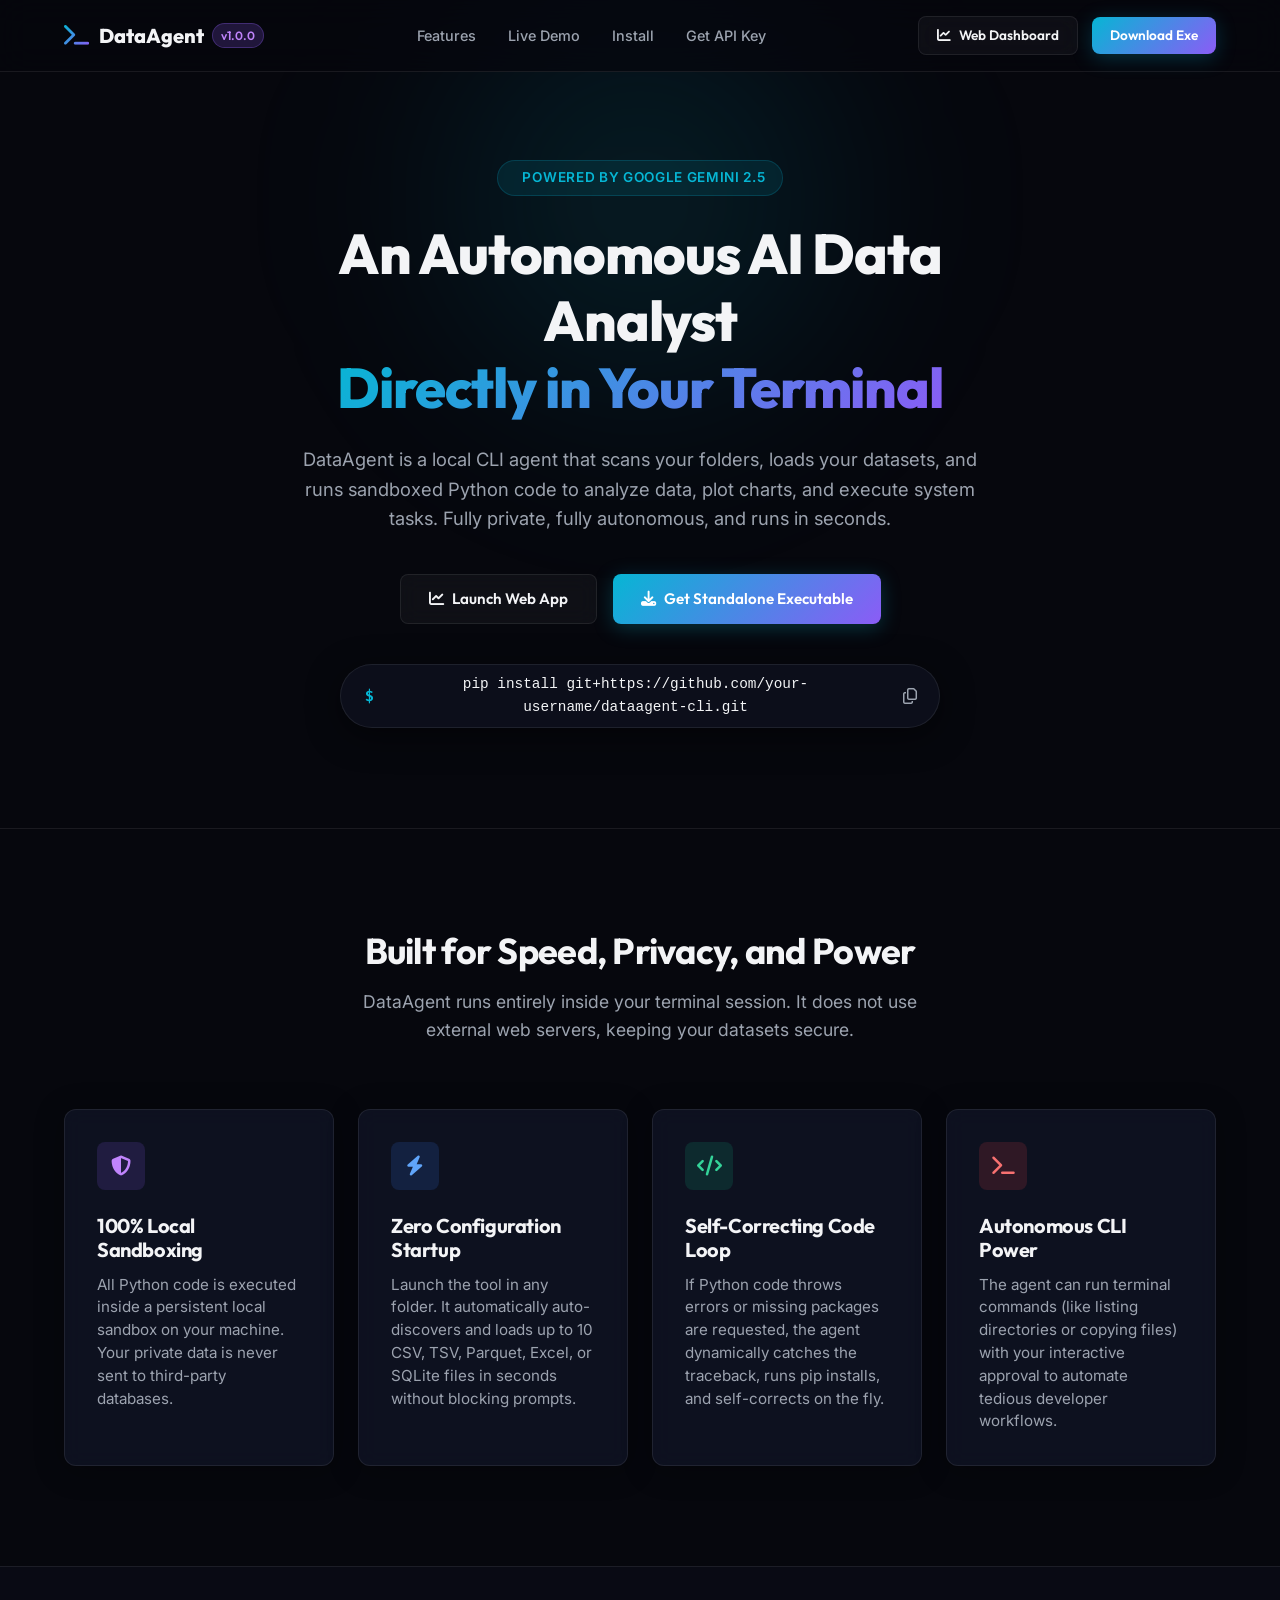
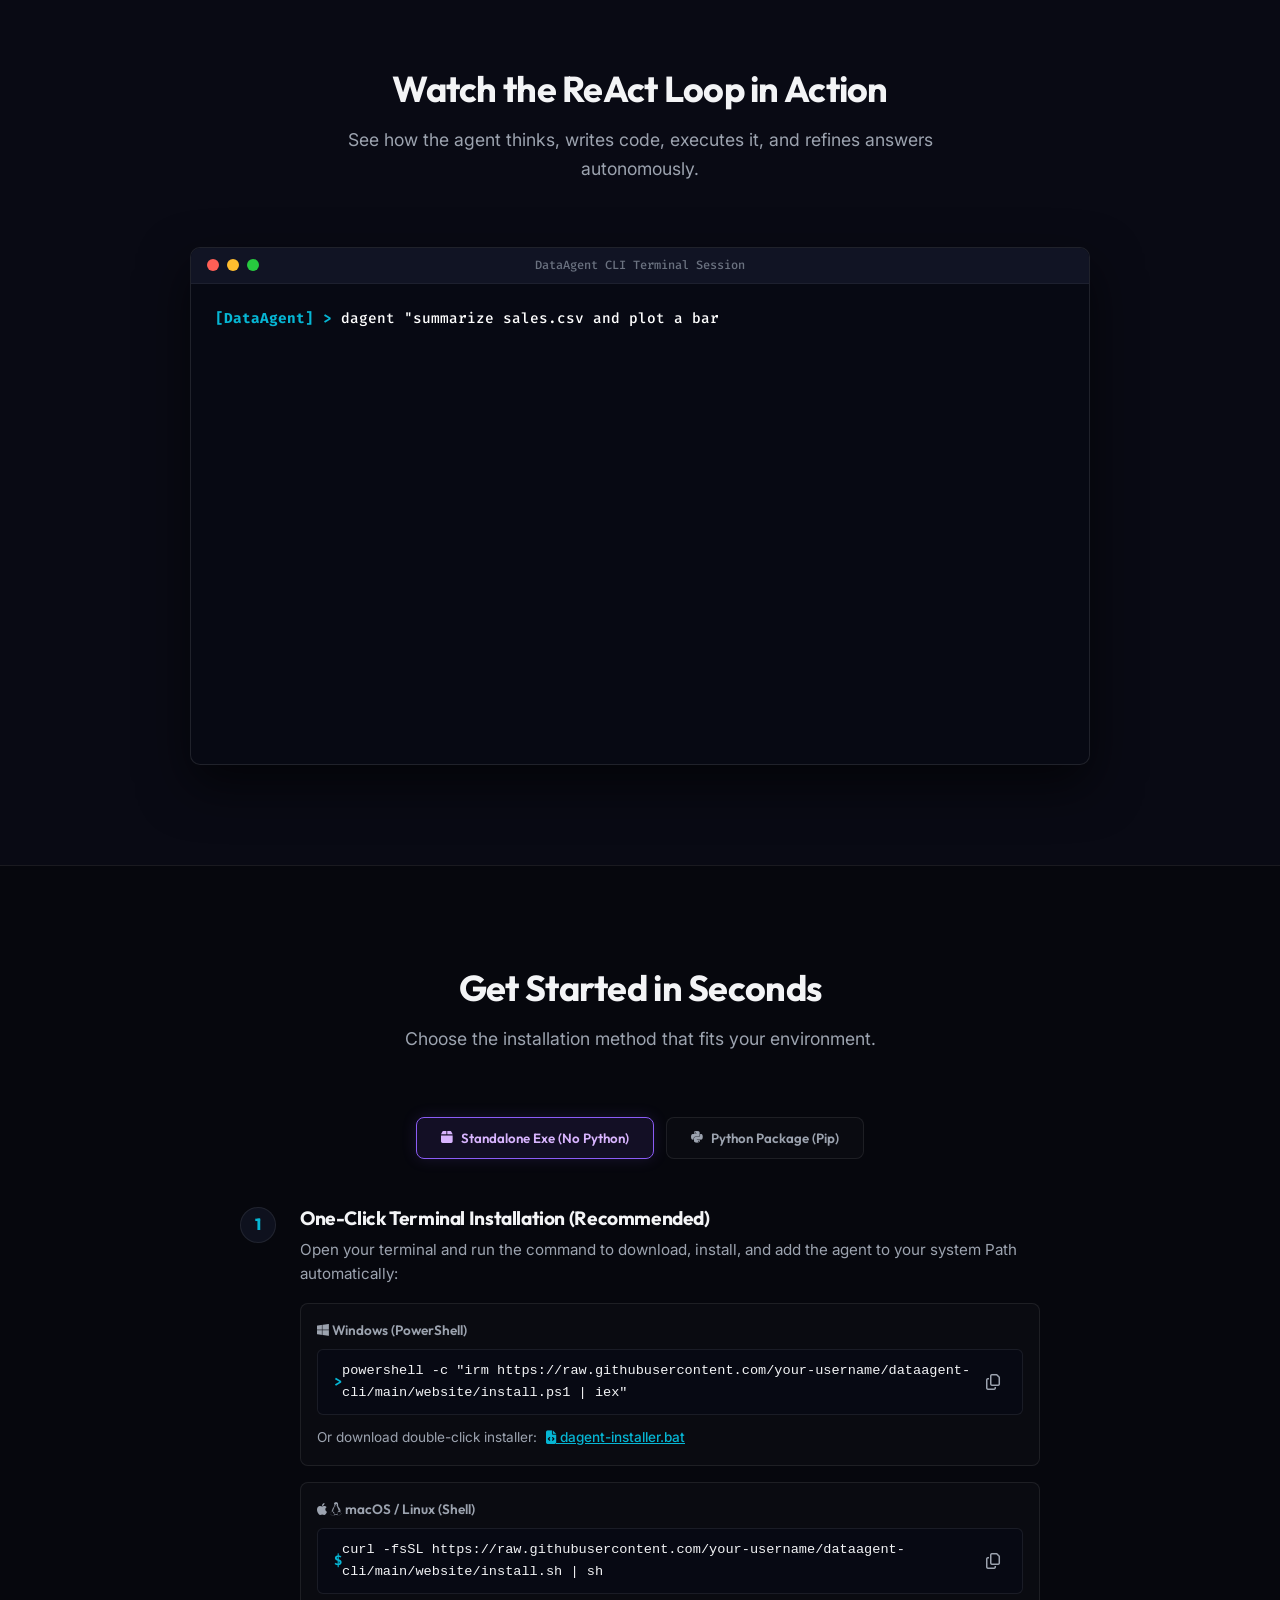
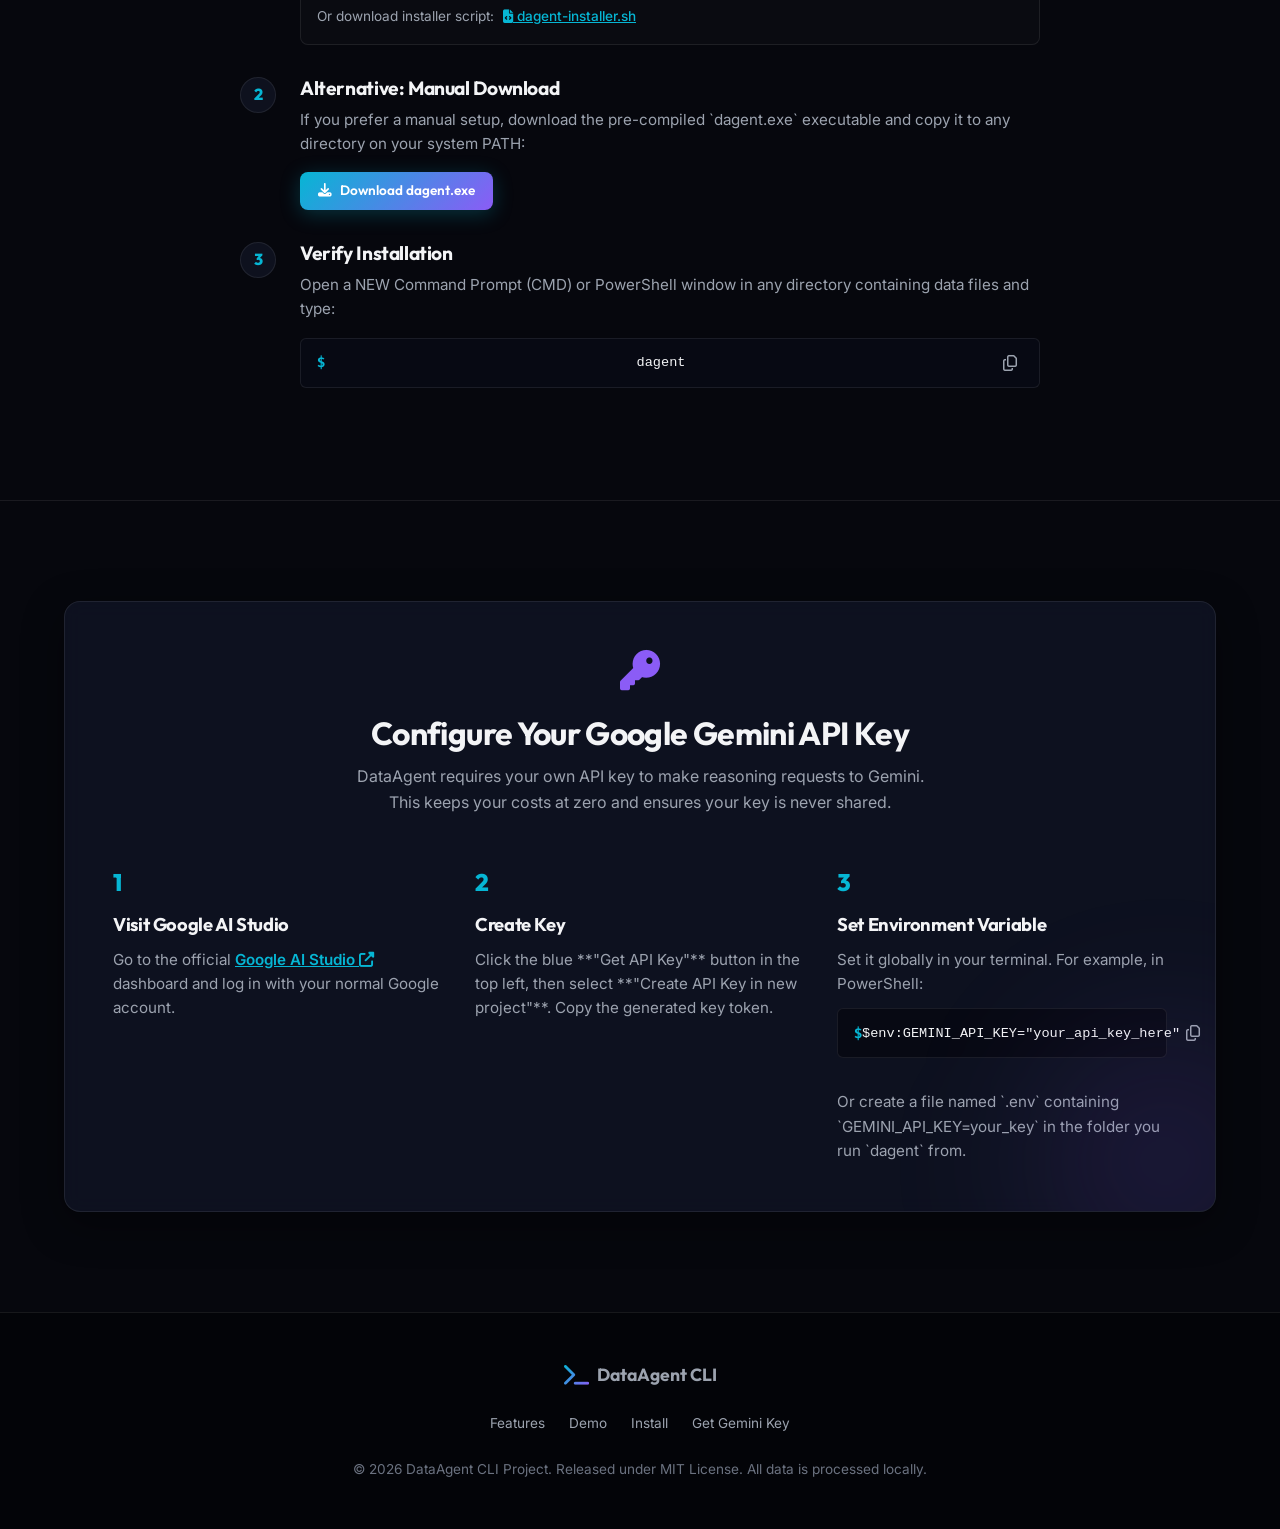
==== website/index.html @ cc2b7929 "feat: add landing page, downloadable installers, and endpoint re-routing" ====
<!DOCTYPE html>
<html lang="en">
<head>
    <meta charset="UTF-8">
    <meta name="viewport" content="width=device-width, initial-scale=1.0">
    <title>DataAgent CLI — AI Data Analyst in Your Terminal</title>
    <!-- Fonts -->
    <link rel="preconnect" href="https://fonts.googleapis.com">
    <link rel="preconnect" href="https://fonts.gstatic.com" crossorigin>
    <link href="https://fonts.googleapis.com/css2?family=Inter:wght@300;400;500;600;700&family=Outfit:wght@400;500;600;700;800&family=Fira+Code:wght@400;500&display=swap" rel="stylesheet">
    <!-- CSS -->
    <link rel="stylesheet" href="style.css">
    <!-- FontAwesome for Icons -->
    <link rel="stylesheet" href="https://cdnjs.cloudflare.com/ajax/libs/font-awesome/6.4.0/css/all.min.css">
</head>
<body>

    <!-- Header Navigation -->
    <header class="navbar">
        <div class="nav-container">
            <div class="logo">
                <i class="fa-solid fa-terminal logo-icon"></i>
                <span class="logo-text">DataAgent <span class="badge">v1.0.0</span></span>
            </div>
            <nav class="nav-links">
                <a href="#features">Features</a>
                <a href="#demo">Live Demo</a>
                <a href="#install">Install</a>
                <a href="#api-setup">Get API Key</a>
            </nav>
            <div class="nav-cta">
                <a href="/app" class="btn btn-secondary btn-sm" style="margin-right: 10px;"><i class="fa-solid fa-chart-line"></i> Web Dashboard</a>
                <a href="#install" class="btn btn-primary btn-sm">Download Exe</a>
            </div>
        </div>
    </header>

    <!-- Hero Section -->
    <section class="hero">
        <div class="hero-glow"></div>
        <div class="container hero-content">
            <div class="hero-badge-container">
                <span class="hero-badge"><i class="fa-solid fa-sparkles"></i> Powered by Google Gemini 2.5</span>
            </div>
            <h1 class="hero-title">An Autonomous AI Data Analyst <br><span class="gradient-text">Directly in Your Terminal</span></h1>
            <p class="hero-subtitle">
                DataAgent is a local CLI agent that scans your folders, loads your datasets, and runs sandboxed Python code to analyze data, plot charts, and execute system tasks. Fully private, fully autonomous, and runs in seconds.
            </p>
            
            <div class="hero-ctas">
                <a href="/app" class="btn btn-secondary"><i class="fa-solid fa-chart-line"></i> Launch Web App</a>
                <a href="#install" class="btn btn-primary"><i class="fa-solid fa-download"></i> Get Standalone Executable</a>
            </div>

            <!-- Command Copy Box -->
            <div class="code-box-hero">
                <span class="code-prefix">$</span>
                <code id="pip-cmd-hero">pip install git+https://github.com/your-username/dataagent-cli.git</code>
                <button class="copy-btn" onclick="copyText('pip-cmd-hero', this)" title="Copy to clipboard">
                    <i class="fa-regular fa-copy"></i>
                </button>
            </div>
        </div>
    </section>

    <!-- Features Section -->
    <section id="features" class="features-section">
        <div class="container">
            <div class="section-header">
                <h2 class="section-title">Built for Speed, Privacy, and Power</h2>
                <p class="section-subtitle">DataAgent runs entirely inside your terminal session. It does not use external web servers, keeping your datasets secure.</p>
            </div>

            <div class="features-grid">
                <!-- Feature 1 -->
                <div class="feature-card">
                    <div class="feature-icon-container bg-violet">
                        <i class="fa-solid fa-shield-halved"></i>
                    </div>
                    <h3>100% Local Sandboxing</h3>
                    <p>All Python code is executed inside a persistent local sandbox on your machine. Your private data is never sent to third-party databases.</p>
                </div>
                <!-- Feature 2 -->
                <div class="feature-card">
                    <div class="feature-icon-container bg-blue">
                        <i class="fa-solid fa-bolt"></i>
                    </div>
                    <h3>Zero Configuration Startup</h3>
                    <p>Launch the tool in any folder. It automatically auto-discovers and loads up to 10 CSV, TSV, Parquet, Excel, or SQLite files in seconds without blocking prompts.</p>
                </div>
                <!-- Feature 3 -->
                <div class="feature-card">
                    <div class="feature-icon-container bg-green">
                        <i class="fa-solid fa-code"></i>
                    </div>
                    <h3>Self-Correcting Code Loop</h3>
                    <p>If Python code throws errors or missing packages are requested, the agent dynamically catches the traceback, runs pip installs, and self-corrects on the fly.</p>
                </div>
                <!-- Feature 4 -->
                <div class="feature-card">
                    <div class="feature-icon-container bg-red">
                        <i class="fa-solid fa-terminal"></i>
                    </div>
                    <h3>Autonomous CLI Power</h3>
                    <p>The agent can run terminal commands (like listing directories or copying files) with your interactive approval to automate tedious developer workflows.</p>
                </div>
            </div>
        </div>
    </section>

    <!-- Terminal Live Simulation Section -->
    <section id="demo" class="demo-section">
        <div class="container">
            <div class="section-header">
                <h2 class="section-title">Watch the ReAct Loop in Action</h2>
                <p class="section-subtitle">See how the agent thinks, writes code, executes it, and refines answers autonomously.</p>
            </div>

            <!-- CSS Terminal Mockup -->
            <div class="terminal-mockup">
                <div class="terminal-header">
                    <div class="terminal-buttons">
                        <span class="btn-dot close"></span>
                        <span class="btn-dot minimize"></span>
                        <span class="btn-dot expand"></span>
                    </div>
                    <span class="terminal-title">DataAgent CLI Terminal Session</span>
                </div>
                <div class="terminal-body" id="terminal-content">
                    <!-- Typing demo will be dynamically injected here by script.js -->
                </div>
            </div>
        </div>
    </section>

    <!-- Installation Section -->
    <section id="install" class="install-section">
        <div class="container">
            <div class="section-header">
                <h2 class="section-title">Get Started in Seconds</h2>
                <p class="section-subtitle">Choose the installation method that fits your environment.</p>
            </div>

            <!-- Tab Buttons -->
            <div class="tabs-container">
                <button class="tab-btn active" onclick="switchTab(event, 'exe-tab')">
                    <i class="fa-solid fa-box"></i> Standalone Exe (No Python)
                </button>
                <button class="tab-btn" onclick="switchTab(event, 'pip-tab')">
                    <i class="fa-brands fa-python"></i> Python Package (Pip)
                </button>
            </div>

            <!-- Tab Contents -->
            <div class="tab-contents">
                <!-- EXE Tab -->
                <div id="exe-tab" class="tab-panel active">
                    <div class="step-list">
                        <div class="step-item">
                            <span class="step-num">1</span>
                            <div class="step-details">
                                <h4>One-Click Terminal Installation (Recommended)</h4>
                                <p>Open your terminal and run the command to download, install, and add the agent to your system Path automatically:</p>
                                
                                <div class="terminal-install-option">
                                    <span class="platform-label"><i class="fa-brands fa-windows"></i> Windows (PowerShell)</span>
                                    <div class="code-box">
                                        <span class="code-prefix">></span>
                                        <code id="powershell-install-web">powershell -c "irm https://raw.githubusercontent.com/your-username/dataagent-cli/main/website/install.ps1 | iex"</code>
                                        <button class="copy-btn" onclick="copyText('powershell-install-web', this)"><i class="fa-regular fa-copy"></i></button>
                                    </div>
                                    <div class="script-download-label" style="margin-top: 6px; font-size: 0.85rem;">
                                        <span style="color: #9ca3af;">Or download double-click installer:</span>
                                        <a href="/website/dagent-installer.bat" download style="color: #06b6d4; text-decoration: underline; margin-left: 5px; font-weight: 500;"><i class="fa-solid fa-file-code"></i> dagent-installer.bat</a>
                                    </div>
                                </div>

                                <div class="terminal-install-option">
                                    <span class="platform-label"><i class="fa-brands fa-apple"></i> <i class="fa-brands fa-linux"></i> macOS / Linux (Shell)</span>
                                    <div class="code-box">
                                        <span class="code-prefix">$</span>
                                        <code id="sh-install-web">curl -fsSL https://raw.githubusercontent.com/your-username/dataagent-cli/main/website/install.sh | sh</code>
                                        <button class="copy-btn" onclick="copyText('sh-install-web', this)"><i class="fa-regular fa-copy"></i></button>
                                    </div>
                                    <div class="script-download-label" style="margin-top: 6px; font-size: 0.85rem;">
                                        <span style="color: #9ca3af;">Or download installer script:</span>
                                        <a href="/website/dagent-installer.sh" download style="color: #06b6d4; text-decoration: underline; margin-left: 5px; font-weight: 500;"><i class="fa-solid fa-file-code"></i> dagent-installer.sh</a>
                                    </div>
                                </div>
                            </div>
                        </div>
                        <div class="step-item">
                            <span class="step-num">2</span>
                            <div class="step-details">
                                <h4>Alternative: Manual Download</h4>
                                <p>If you prefer a manual setup, download the pre-compiled `dagent.exe` executable and copy it to any directory on your system PATH:</p>
                                <a href="/download/dagent.exe" class="btn btn-primary btn-sm"><i class="fa-solid fa-download"></i> Download dagent.exe</a>
                            </div>
                        </div>
                        <div class="step-item">
                            <span class="step-num">3</span>
                            <div class="step-details">
                                <h4>Verify Installation</h4>
                                <p>Open a NEW Command Prompt (CMD) or PowerShell window in any directory containing data files and type:</p>
                                <div class="code-box">
                                    <span class="code-prefix">$</span>
                                    <code id="exe-run-cmd">dagent</code>
                                    <button class="copy-btn" onclick="copyText('exe-run-cmd', this)"><i class="fa-regular fa-copy"></i></button>
                                </div>
                            </div>
                        </div>
                    </div>
                </div>

                <!-- PIP Tab -->
                <div id="pip-tab" class="tab-panel">
                    <div class="step-list">
                        <div class="step-item">
                            <span class="step-num">1</span>
                            <div class="step-details">
                                <h4>Install Package via Git</h4>
                                <p>Ensure you have Python 3.9+ installed, then run the pip command to download and build the script globally:</p>
                                <div class="code-box">
                                    <span class="code-prefix">$</span>
                                    <code id="pip-install-cmd">pip install git+https://github.com/your-username/dataagent-cli.git</code>
                                    <button class="copy-btn" onclick="copyText('pip-install-cmd', this)"><i class="fa-regular fa-copy"></i></button>
                                </div>
                            </div>
                        </div>
                        <div class="step-item">
                            <span class="step-num">2</span>
                            <div class="step-details">
                                <h4>Run in Interactive Mode</h4>
                                <p>Open your command line in any directory containing files and run:</p>
                                <div class="code-box">
                                    <span class="code-prefix">$</span>
                                    <code id="pip-run-cmd">dagent</code>
                                    <button class="copy-btn" onclick="copyText('pip-run-cmd', this)"><i class="fa-regular fa-copy"></i></button>
                                </div>
                            </div>
                        </div>
                        <div class="step-item">
                            <span class="step-num">3</span>
                            <div class="step-details">
                                <h4>Execute Single Queries (Inline Mode)</h4>
                                <p>You can also execute questions directly from terminal parameters and exit:</p>
                                <div class="code-box">
                                    <span class="code-prefix">$</span>
                                    <code id="pip-query-cmd">dagent "Read sales.csv and output a summary of region vs revenue"</code>
                                    <button class="copy-btn" onclick="copyText('pip-query-cmd', this)"><i class="fa-regular fa-copy"></i></button>
                                </div>
                            </div>
                        </div>
                    </div>
                </div>
            </div>
        </div>
    </section>

    <!-- API Setup Section -->
    <section id="api-setup" class="api-section">
        <div class="container">
            <div class="api-card">
                <div class="api-glow"></div>
                <div class="api-header-box">
                    <i class="fa-solid fa-key api-key-icon"></i>
                    <h2>Configure Your Google Gemini API Key</h2>
                    <p>DataAgent requires your own API key to make reasoning requests to Gemini. This keeps your costs at zero and ensures your key is never shared.</p>
                </div>

                <div class="guide-steps-grid">
                    <!-- Step 1 -->
                    <div class="guide-step">
                        <div class="guide-number">1</div>
                        <h4>Visit Google AI Studio</h4>
                        <p>Go to the official <a href="https://aistudio.google.com/" target="_blank" rel="noopener">Google AI Studio <i class="fa-solid fa-up-right-from-square"></i></a> dashboard and log in with your normal Google account.</p>
                    </div>
                    <!-- Step 2 -->
                    <div class="guide-step">
                        <div class="guide-number">2</div>
                        <h4>Create Key</h4>
                        <p>Click the blue **"Get API Key"** button in the top left, then select **"Create API Key in new project"**. Copy the generated key token.</p>
                    </div>
                    <!-- Step 3 -->
                    <div class="guide-step">
                        <div class="guide-number">3</div>
                        <h4>Set Environment Variable</h4>
                        <p>Set it globally in your terminal. For example, in PowerShell:</p>
                        <div class="code-box">
                            <span class="code-prefix">$</span>
                            <code id="powershell-key-cmd">$env:GEMINI_API_KEY="your_api_key_here"</code>
                            <button class="copy-btn" onclick="copyText('powershell-key-cmd', this)"><i class="fa-regular fa-copy"></i></button>
                        </div>
                        <p class="subtext">Or create a file named `.env` containing `GEMINI_API_KEY=your_key` in the folder you run `dagent` from.</p>
                    </div>
                </div>
            </div>
        </div>
    </section>

    <!-- Footer -->
    <footer class="footer">
        <div class="container footer-content">
            <div class="footer-logo">
                <i class="fa-solid fa-terminal logo-icon"></i>
                <span>DataAgent CLI</span>
            </div>
            <div class="footer-links">
                <a href="#features">Features</a>
                <a href="#demo">Demo</a>
                <a href="#install">Install</a>
                <a href="https://aistudio.google.com/" target="_blank" rel="noopener">Get Gemini Key</a>
            </div>
            <p class="copyright">&copy; 2026 DataAgent CLI Project. Released under MIT License. All data is processed locally.</p>
        </div>
    </footer>

    <!-- JS -->
    <script src="script.js"></script>
</body>
</html>
---- website/style.css ----
/* ==========================================================================
   DataAgent CLI — Custom Stylesheet (Premium Dark Theme & Glassmorphism)
   ========================================================================== */

/* ── Reset & Variables ─────────────────────────────────────────────────── */
:root {
    --bg-base: #06070d;
    --bg-surface: #0e111e;
    --bg-card: rgba(18, 22, 41, 0.7);
    --border-color: rgba(255, 255, 255, 0.08);
    --border-hover: rgba(255, 255, 255, 0.15);

    --text-primary: #f3f4f6;
    --text-secondary: #9ca3af;
    --text-muted: #6b7280;

    --accent-primary: #8b5cf6; /* Violet */
    --accent-secondary: #06b6d4; /* Cyan */
    --accent-success: #10b981; /* Green */
    --accent-error: #ef4444; /* Red */

    --glow-violet: rgba(139, 92, 246, 0.15);
    --glow-cyan: rgba(6, 182, 212, 0.15);

    --font-heading: 'Outfit', sans-serif;
    --font-body: 'Inter', sans-serif;
    --font-code: 'Fira Code', monospace;

    --transition-smooth: all 0.3s cubic-bezier(0.4, 0, 0.2, 1);
}

* {
    box-sizing: border-box;
    margin: 0;
    padding: 0;
}

html {
    scroll-behavior: smooth;
}

body {
    background-color: var(--bg-base);
    color: var(--text-primary);
    font-family: var(--font-body);
    line-height: 1.6;
    overflow-x: hidden;
}

a {
    color: inherit;
    text-decoration: none;
}

/* ── Grid/Container ───────────────────────────────────────────────────── */
.container {
    width: 100%;
    max-width: 1200px;
    margin: 0 auto;
    padding: 0 24px;
}

/* ── Typography & Gradients ────────────────────────────────────────────── */
h1, h2, h3, h4 {
    font-family: var(--font-heading);
    font-weight: 700;
    letter-spacing: -0.02em;
    line-height: 1.2;
}

.gradient-text {
    background: linear-gradient(135deg, var(--accent-secondary) 0%, var(--accent-primary) 100%);
    -webkit-background-clip: text;
    -webkit-text-fill-color: transparent;
}

/* ── Buttons ───────────────────────────────────────────────────────────── */
.btn {
    display: inline-flex;
    align-items: center;
    justify-content: center;
    gap: 8px;
    font-family: var(--font-heading);
    font-weight: 600;
    padding: 12px 28px;
    border-radius: 8px;
    cursor: pointer;
    font-size: 0.95rem;
    transition: var(--transition-smooth);
}

.btn-sm {
    padding: 8px 18px;
    font-size: 0.85rem;
}

.btn-primary {
    background: linear-gradient(135deg, var(--accent-secondary) 0%, var(--accent-primary) 100%);
    color: #fff;
    box-shadow: 0 4px 20px rgba(6, 182, 212, 0.25);
    border: none;
}

.btn-primary:hover {
    transform: translateY(-2px);
    box-shadow: 0 6px 24px rgba(6, 182, 212, 0.4);
}

.btn-secondary {
    background: rgba(255, 255, 255, 0.04);
    color: var(--text-primary);
    border: 1px solid var(--border-color);
    backdrop-filter: blur(10px);
}

.btn-secondary:hover {
    background: rgba(255, 255, 255, 0.08);
    border-color: var(--border-hover);
    transform: translateY(-2px);
}

/* ── Navbar ────────────────────────────────────────────────────────────── */
.navbar {
    position: fixed;
    top: 0;
    left: 0;
    right: 0;
    height: 72px;
    background: rgba(6, 7, 13, 0.7);
    backdrop-filter: blur(16px);
    border-bottom: 1px solid var(--border-color);
    z-index: 1000;
}

.nav-container {
    max-width: 1200px;
    margin: 0 auto;
    height: 100%;
    display: flex;
    align-items: center;
    justify-content: space-between;
    padding: 0 24px;
}

.logo {
    display: flex;
    align-items: center;
    gap: 10px;
}

.logo-icon {
    font-size: 1.4rem;
    background: linear-gradient(135deg, var(--accent-secondary) 0%, var(--accent-primary) 100%);
    -webkit-background-clip: text;
    -webkit-text-fill-color: transparent;
}

.logo-text {
    font-family: var(--font-heading);
    font-weight: 800;
    font-size: 1.25rem;
    display: flex;
    align-items: center;
    gap: 8px;
}

.badge {
    font-size: 0.75rem;
    font-weight: 600;
    padding: 2px 8px;
    border-radius: 99px;
    background: rgba(139, 92, 246, 0.2);
    border: 1px solid rgba(139, 92, 246, 0.3);
    color: #c084fc;
}

.nav-links {
    display: flex;
    gap: 32px;
}

.nav-links a {
    font-size: 0.9rem;
    color: var(--text-secondary);
    font-weight: 500;
    transition: var(--transition-smooth);
}

.nav-links a:hover {
    color: var(--text-primary);
}

/* ── Hero Section ──────────────────────────────────────────────────────── */
.hero {
    position: relative;
    padding: 160px 0 100px 0;
    display: flex;
    flex-direction: column;
    align-items: center;
    text-align: center;
}

.hero-glow {
    position: absolute;
    top: -100px;
    width: 600px;
    height: 600px;
    background: radial-gradient(circle, var(--glow-cyan) 0%, transparent 70%);
    filter: blur(80px);
    pointer-events: none;
    z-index: -1;
}

.hero-badge-container {
    margin-bottom: 24px;
}

.hero-badge {
    display: inline-flex;
    align-items: center;
    gap: 8px;
    font-size: 0.85rem;
    font-weight: 600;
    background: rgba(6, 182, 212, 0.1);
    border: 1px solid rgba(6, 182, 212, 0.2);
    color: var(--accent-secondary);
    padding: 6px 16px;
    border-radius: 99px;
    text-transform: uppercase;
    letter-spacing: 0.05em;
}

.hero-title {
    font-size: 3.5rem;
    font-weight: 800;
    max-width: 800px;
    margin: 0 auto 24px auto;
}

.hero-subtitle {
    font-size: 1.15rem;
    color: var(--text-secondary);
    max-width: 680px;
    margin: 0 auto 40px auto;
}

.hero-ctas {
    display: flex;
    justify-content: center;
    gap: 16px;
    margin-bottom: 40px;
}

/* ── Code Box ──────────────────────────────────────────────────────────── */
.code-box-hero {
    display: flex;
    align-items: center;
    gap: 12px;
    background: rgba(14, 17, 30, 0.8);
    border: 1px solid var(--border-color);
    border-radius: 99px;
    padding: 8px 16px 8px 24px;
    font-family: var(--font-code);
    font-size: 0.9rem;
    max-width: 600px;
    margin: 0 auto;
    box-shadow: 0 8px 32px rgba(0, 0, 0, 0.5);
    backdrop-filter: blur(10px);
}

.code-prefix {
    color: var(--accent-secondary);
    user-select: none;
    font-weight: bold;
}

.code-box-hero code {
    color: var(--text-primary);
}

.copy-btn {
    background: none;
    border: none;
    color: var(--text-secondary);
    cursor: pointer;
    font-size: 1rem;
    padding: 6px;
    border-radius: 6px;
    transition: var(--transition-smooth);
    display: flex;
    align-items: center;
    justify-content: center;
}

.copy-btn:hover {
    background: rgba(255, 255, 255, 0.06);
    color: var(--text-primary);
}

.copy-btn.copied {
    color: var(--accent-success);
}

/* ── Features Section ──────────────────────────────────────────────────── */
.features-section {
    padding: 100px 0;
    border-top: 1px solid var(--border-color);
}

.section-header {
    text-align: center;
    margin-bottom: 64px;
}

.section-title {
    font-size: 2.25rem;
    margin-bottom: 16px;
}

.section-subtitle {
    color: var(--text-secondary);
    font-size: 1.1rem;
    max-width: 600px;
    margin: 0 auto;
}

.features-grid {
    display: grid;
    grid-template-columns: repeat(auto-fit, minmax(250px, 1fr));
    gap: 24px;
}

.feature-card {
    background: var(--bg-card);
    border: 1px solid var(--border-color);
    border-radius: 12px;
    padding: 32px;
    box-shadow: 0 4px 30px rgba(0, 0, 0, 0.3);
    backdrop-filter: blur(10px);
    transition: var(--transition-smooth);
}

.feature-card:hover {
    border-color: var(--border-hover);
    transform: translateY(-4px);
    box-shadow: 0 8px 36px rgba(139, 92, 246, 0.1);
}

.feature-icon-container {
    width: 48px;
    height: 48px;
    border-radius: 8px;
    display: flex;
    align-items: center;
    justify-content: center;
    font-size: 1.25rem;
    margin-bottom: 24px;
}

.bg-violet { background: rgba(139, 92, 246, 0.15); color: #c084fc; }
.bg-blue { background: rgba(59, 130, 246, 0.15); color: #60a5fa; }
.bg-green { background: rgba(16, 185, 129, 0.15); color: #34d399; }
.bg-red { background: rgba(239, 68, 68, 0.15); color: #f87171; }

.feature-card h3 {
    font-size: 1.25rem;
    margin-bottom: 12px;
}

.feature-card p {
    color: var(--text-secondary);
    font-size: 0.95rem;
    line-height: 1.5;
}

/* ── Live Demo / Terminal Section ──────────────────────────────────────── */
.demo-section {
    padding: 100px 0;
    background: rgba(14, 17, 30, 0.4);
    border-top: 1px solid var(--border-color);
}

.terminal-mockup {
    max-width: 900px;
    margin: 0 auto;
    background: #070913;
    border: 1px solid rgba(255, 255, 255, 0.1);
    border-radius: 10px;
    overflow: hidden;
    box-shadow: 0 20px 50px rgba(0, 0, 0, 0.6);
}

.terminal-header {
    height: 36px;
    background: #111424;
    display: flex;
    align-items: center;
    padding: 0 16px;
    position: relative;
    border-bottom: 1px solid rgba(255, 255, 255, 0.05);
}

.terminal-buttons {
    display: flex;
    gap: 8px;
}

.btn-dot {
    width: 12px;
    height: 12px;
    border-radius: 50%;
}

.close { background-color: #ff5f56; }
.minimize { background-color: #ffbd2e; }
.expand { background-color: #27c93f; }

.terminal-title {
    position: absolute;
    width: 100%;
    text-align: center;
    left: 0;
    font-size: 0.75rem;
    font-weight: 500;
    color: var(--text-muted);
    font-family: var(--font-code);
}

.terminal-body {
    padding: 24px;
    height: 480px;
    overflow-y: auto;
    font-family: var(--font-code);
    font-size: 0.9rem;
    color: #e5e7eb;
    line-height: 1.5;
}

/* Terminal Log Elements */
.term-line {
    margin-bottom: 12px;
}

.term-prompt {
    color: var(--accent-secondary);
    font-weight: bold;
}

.term-cmd {
    color: #fff;
    font-weight: 500;
}

.term-panel-think {
    border-left: 3px solid #ffbd2e;
    background: rgba(255, 189, 46, 0.05);
    padding: 12px 16px;
    margin: 12px 0;
    border-radius: 0 8px 8px 0;
}

.term-panel-exec {
    border-left: 3px solid var(--accent-secondary);
    background: rgba(6, 182, 212, 0.05);
    padding: 12px 16px;
    margin: 12px 0;
    border-radius: 0 8px 8px 0;
}

.term-panel-ans {
    border-left: 3px solid var(--accent-success);
    background: rgba(16, 185, 129, 0.05);
    padding: 12px 16px;
    margin: 12px 0;
    border-radius: 0 8px 8px 0;
}

.term-dataframe {
    display: block;
    padding: 12px;
    background: #0c0e1a;
    border: 1px solid var(--border-color);
    border-radius: 6px;
    margin: 12px 0;
    font-size: 0.8rem;
    overflow-x: auto;
}

/* ── Installation Section ──────────────────────────────────────────────── */
.install-section {
    padding: 100px 0;
    border-top: 1px solid var(--border-color);
}

.tabs-container {
    display: flex;
    justify-content: center;
    gap: 12px;
    margin-bottom: 48px;
}

.tab-btn {
    background: rgba(255, 255, 255, 0.02);
    border: 1px solid var(--border-color);
    padding: 12px 24px;
    font-family: var(--font-heading);
    font-weight: 600;
    color: var(--text-secondary);
    border-radius: 8px;
    cursor: pointer;
    transition: var(--transition-smooth);
    display: flex;
    align-items: center;
    gap: 8px;
}

.tab-btn:hover {
    border-color: var(--border-hover);
    color: var(--text-primary);
}

.tab-btn.active {
    background: rgba(139, 92, 246, 0.1);
    border-color: var(--accent-primary);
    color: #d8b4fe;
    box-shadow: 0 0 15px rgba(139, 92, 246, 0.15);
}

.tab-panel {
    display: none;
    max-width: 800px;
    margin: 0 auto;
}

.tab-panel.active {
    display: block;
    animation: fadeIn 0.4s ease-out;
}

.step-list {
    display: flex;
    flex-direction: column;
    gap: 32px;
}

.step-item {
    display: flex;
    gap: 24px;
}

.step-num {
    width: 36px;
    height: 36px;
    border-radius: 50%;
    background: var(--bg-surface);
    border: 1px solid var(--border-color);
    color: var(--accent-secondary);
    display: flex;
    align-items: center;
    justify-content: center;
    font-family: var(--font-heading);
    font-weight: 800;
    flex-shrink: 0;
}

.step-details h4 {
    font-size: 1.2rem;
    margin-bottom: 8px;
}

.step-details p {
    color: var(--text-secondary);
    font-size: 0.95rem;
    margin-bottom: 16px;
}

.code-box {
    display: flex;
    align-items: center;
    justify-content: space-between;
    background: #070913;
    border: 1px solid var(--border-color);
    border-radius: 6px;
    padding: 10px 16px;
    font-family: var(--font-code);
    font-size: 0.85rem;
    margin-bottom: 12px;
}

.btn-download-mock {
    margin-top: 8px;
}

.terminal-install-option {
    margin-top: 16px;
    background: rgba(255, 255, 255, 0.02);
    border: 1px solid var(--border-color);
    border-radius: 8px;
    padding: 16px;
}

.platform-label {
    display: block;
    font-size: 0.85rem;
    font-weight: 600;
    color: var(--text-secondary);
    margin-bottom: 8px;
    font-family: var(--font-heading);
}

/* ── API Key Setup Guide ──────────────────────────────────────────────── */
.api-section {
    padding: 100px 0;
    border-top: 1px solid var(--border-color);
}

.api-card {
    position: relative;
    background: var(--bg-card);
    border: 1px solid var(--border-color);
    border-radius: 16px;
    padding: 48px;
    overflow: hidden;
    box-shadow: 0 12px 40px rgba(0, 0, 0, 0.4);
    backdrop-filter: blur(10px);
}

.api-glow {
    position: absolute;
    bottom: -150px;
    right: -150px;
    width: 400px;
    height: 400px;
    background: radial-gradient(circle, var(--glow-violet) 0%, transparent 70%);
    filter: blur(60px);
    pointer-events: none;
}

.api-header-box {
    text-align: center;
    max-width: 600px;
    margin: 0 auto 48px auto;
}

.api-key-icon {
    font-size: 2.5rem;
    color: var(--accent-primary);
    margin-bottom: 24px;
}

.api-header-box h2 {
    font-size: 2rem;
    margin-bottom: 12px;
}

.api-header-box p {
    color: var(--text-secondary);
}

.guide-steps-grid {
    display: grid;
    grid-template-columns: repeat(auto-fit, minmax(280px, 1fr));
    gap: 32px;
}

.guide-step {
    display: flex;
    flex-direction: column;
    gap: 12px;
}

.guide-number {
    font-family: var(--font-heading);
    font-weight: 800;
    font-size: 1.5rem;
    color: var(--accent-secondary);
}

.guide-step h4 {
    font-size: 1.15rem;
}

.guide-step p {
    color: var(--text-secondary);
    font-size: 0.95rem;
}

.guide-step a {
    color: var(--accent-secondary);
    text-decoration: underline;
    font-weight: 600;
}

.subtext {
    font-size: 0.8rem;
    color: var(--text-muted);
    margin-top: 8px;
}

/* ── Footer ────────────────────────────────────────────────────────────── */
.footer {
    padding: 48px 0;
    border-top: 1px solid var(--border-color);
    background: #030408;
    color: var(--text-muted);
    font-size: 0.85rem;
}

.footer-content {
    display: flex;
    flex-direction: column;
    align-items: center;
    gap: 24px;
    text-align: center;
}

.footer-logo {
    display: flex;
    align-items: center;
    gap: 8px;
    font-family: var(--font-heading);
    font-weight: 700;
    font-size: 1.1rem;
    color: var(--text-secondary);
}

.footer-links {
    display: flex;
    gap: 24px;
}

.footer-links a {
    color: var(--text-secondary);
    transition: var(--transition-smooth);
}

.footer-links a:hover {
    color: var(--text-primary);
}

/* ── Animations ────────────────────────────────────────────────────────── */
@keyframes fadeIn {
    from { opacity: 0; transform: translateY(8px); }
    to { opacity: 1; transform: translateY(0); }
}

/* ── Responsive breakpoints ────────────────────────────────────────────── */
@media (max-width: 768px) {
    .hero-title {
        font-size: 2.5rem;
    }

    .hero-subtitle {
        font-size: 1rem;
    }

    .navbar {
        padding: 0 16px;
    }

    .nav-links, .nav-cta {
        display: none;
    }

    .terminal-body {
        height: 380px;
    }

    .step-item {
        flex-direction: column;
        gap: 12px;
    }
}
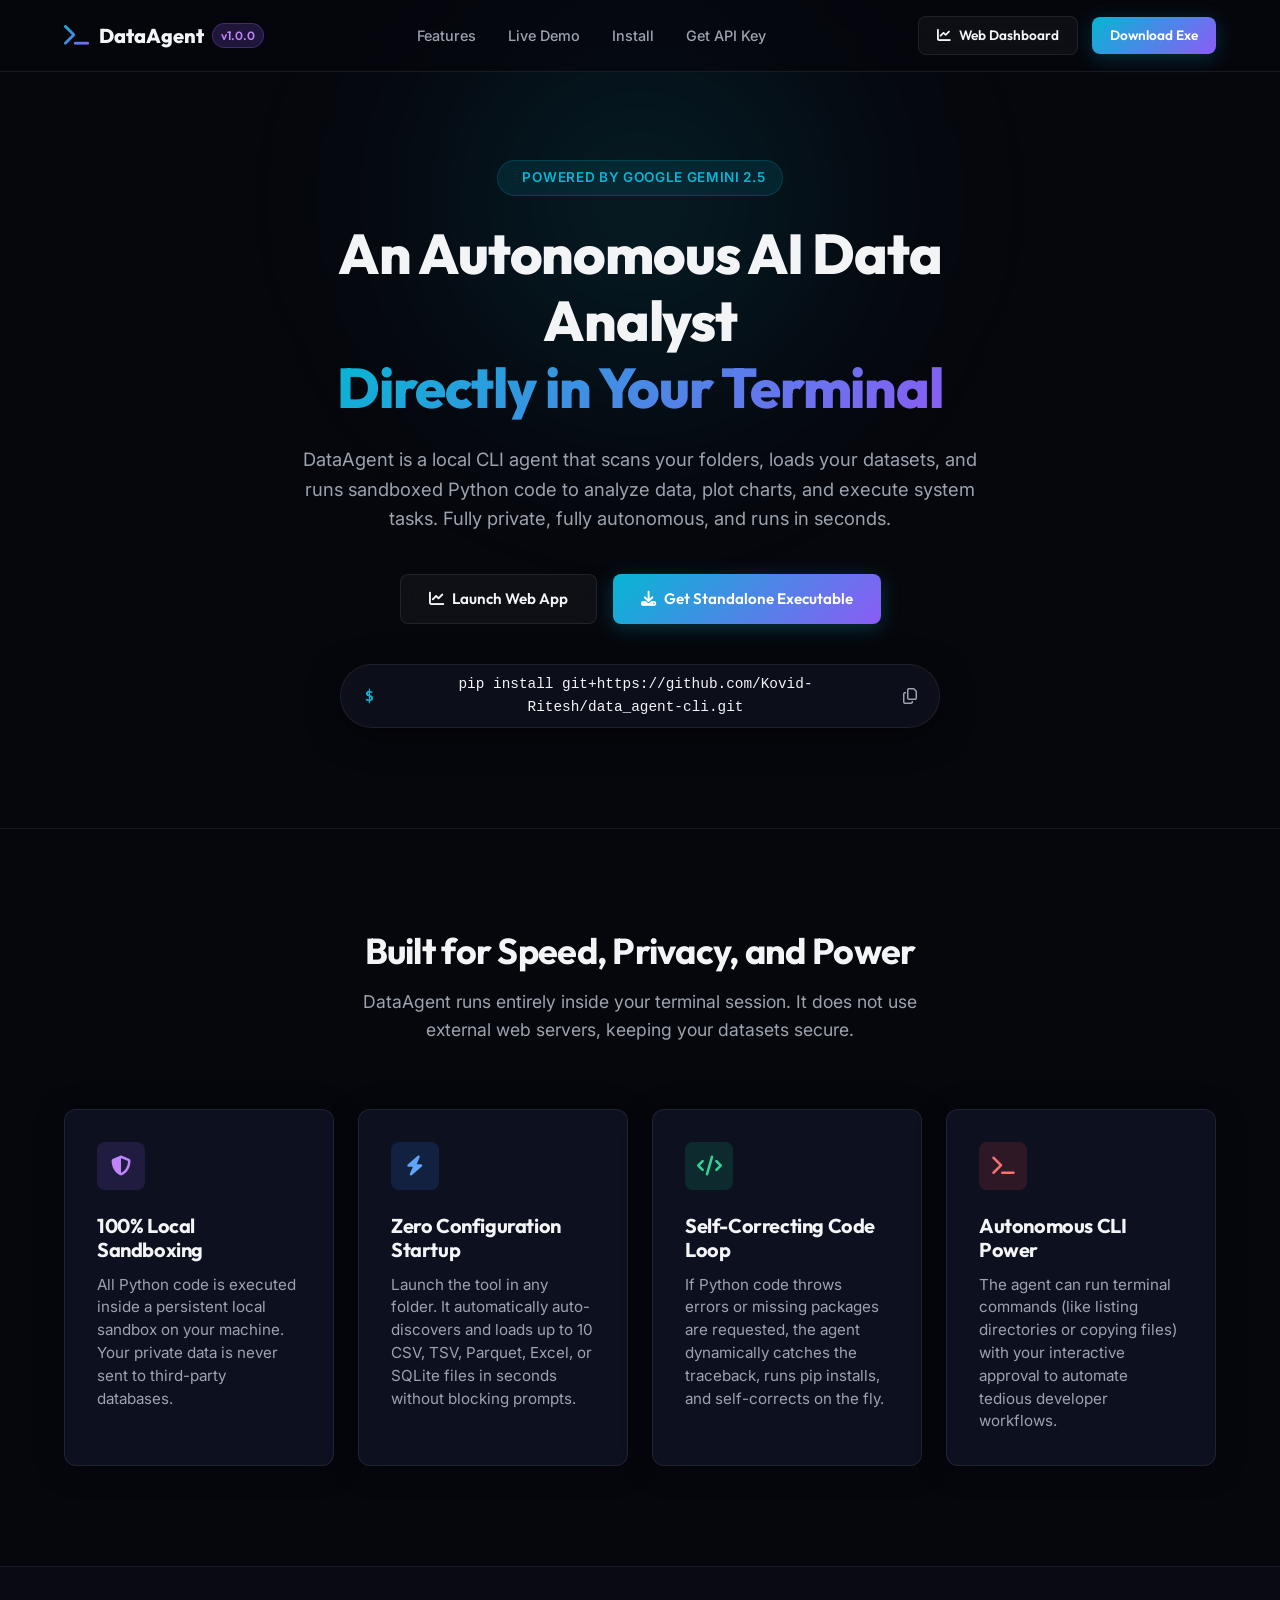
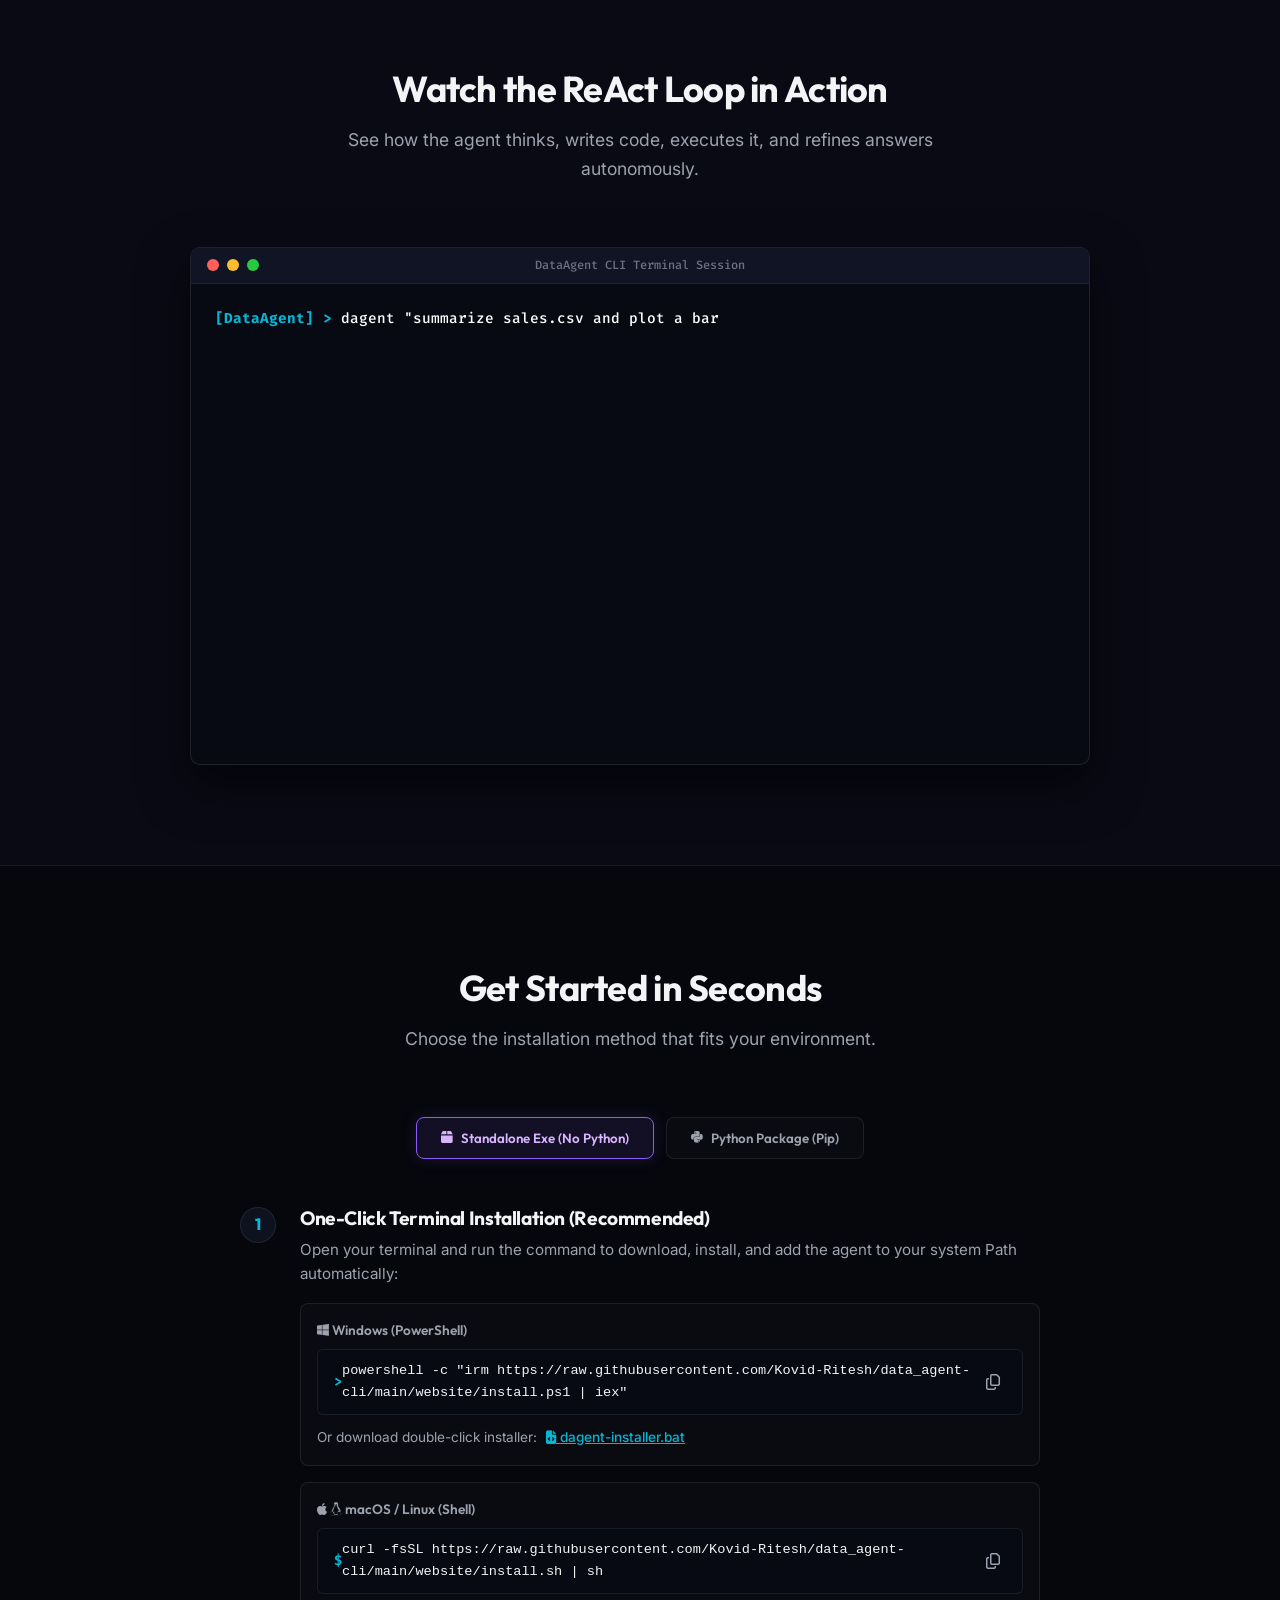
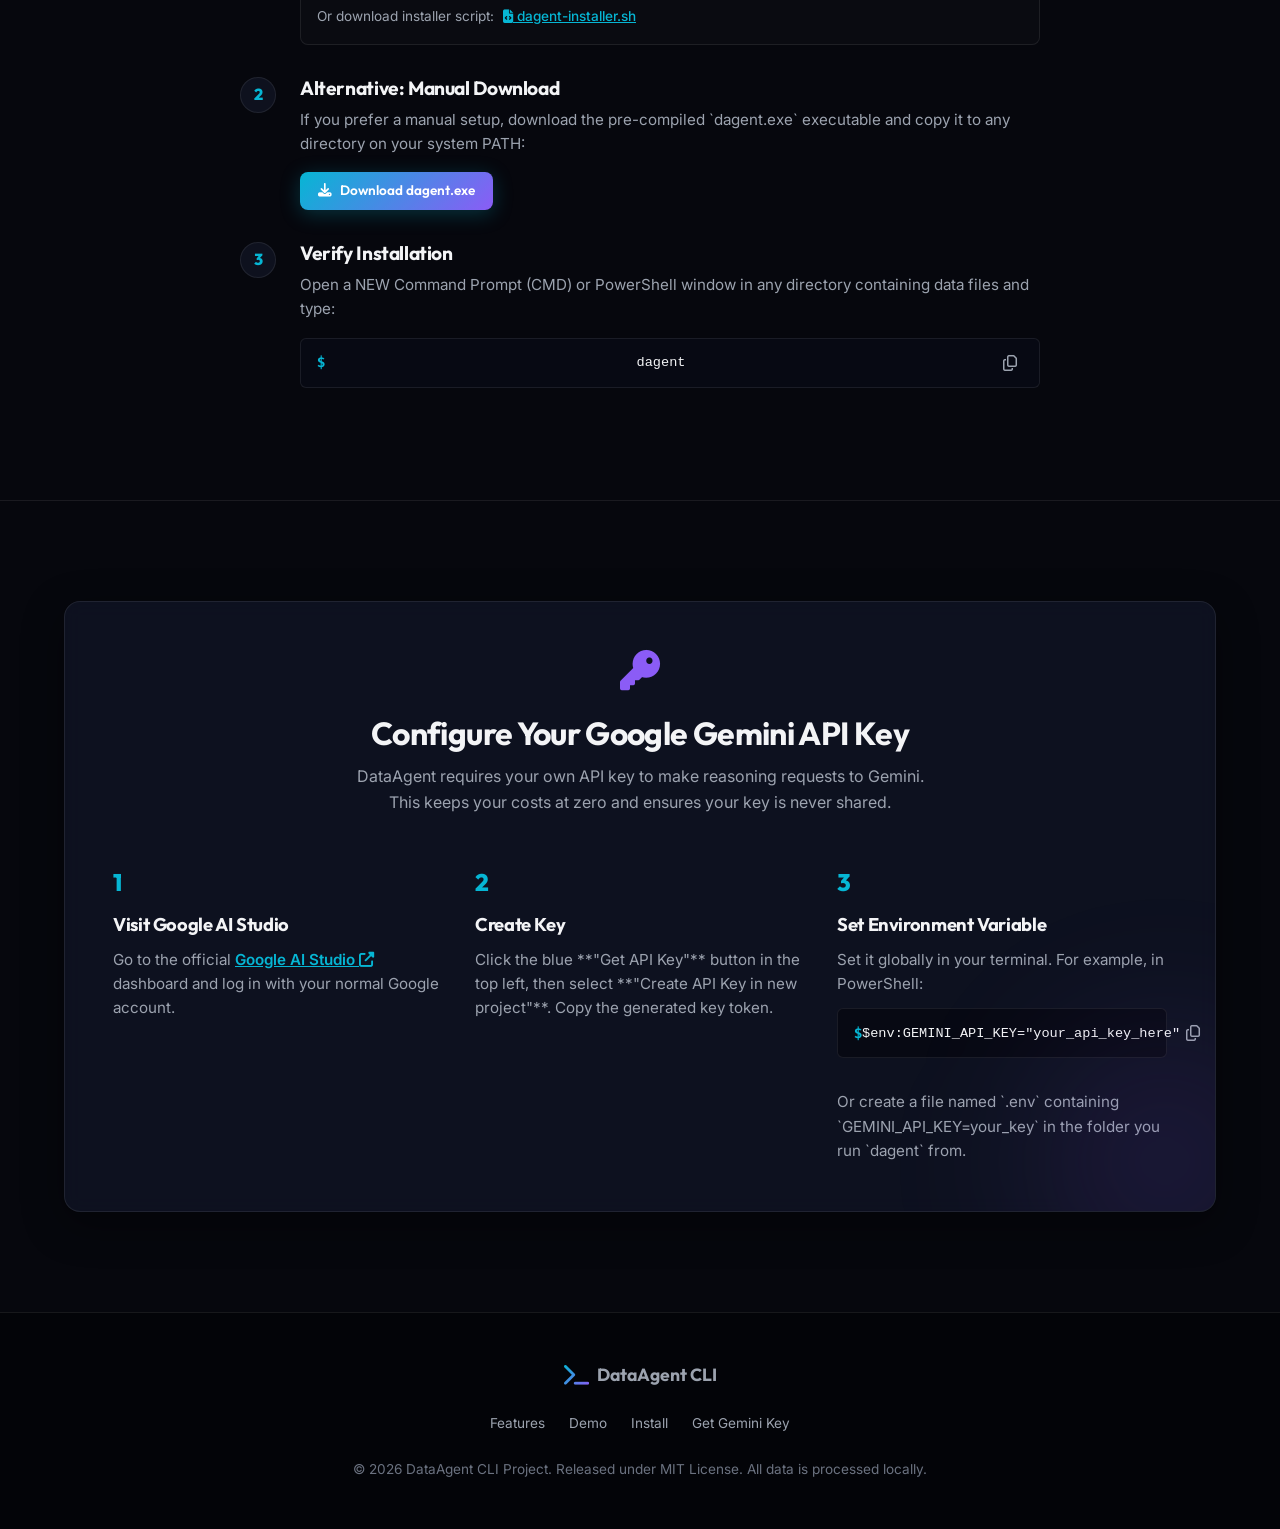
==== commit 0ade3880: "chore: update placeholder URLs to real repository" ====
--- a/website/index.html
+++ b/website/index.html
@@ -52,10 +52,9 @@
                 <a href="#install" class="btn btn-primary"><i class="fa-solid fa-download"></i> Get Standalone Executable</a>
             </div>
 
-            <!-- Command Copy Box -->
             <div class="code-box-hero">
                 <span class="code-prefix">$</span>
-                <code id="pip-cmd-hero">pip install git+https://github.com/your-username/dataagent-cli.git</code>
+                <code id="pip-cmd-hero">pip install git+https://github.com/Kovid-Ritesh/data_agent-cli.git</code>
                 <button class="copy-btn" onclick="copyText('pip-cmd-hero', this)" title="Copy to clipboard">
                     <i class="fa-regular fa-copy"></i>
                 </button>
@@ -166,12 +165,12 @@
                                     <span class="platform-label"><i class="fa-brands fa-windows"></i> Windows (PowerShell)</span>
                                     <div class="code-box">
                                         <span class="code-prefix">></span>
-                                        <code id="powershell-install-web">powershell -c "irm https://raw.githubusercontent.com/your-username/dataagent-cli/main/website/install.ps1 | iex"</code>
+                                        <code id="powershell-install-web">powershell -c "irm https://raw.githubusercontent.com/Kovid-Ritesh/data_agent-cli/main/website/install.ps1 | iex"</code>
                                         <button class="copy-btn" onclick="copyText('powershell-install-web', this)"><i class="fa-regular fa-copy"></i></button>
                                     </div>
                                     <div class="script-download-label" style="margin-top: 6px; font-size: 0.85rem;">
                                         <span style="color: #9ca3af;">Or download double-click installer:</span>
-                                        <a href="/website/dagent-installer.bat" download style="color: #06b6d4; text-decoration: underline; margin-left: 5px; font-weight: 500;"><i class="fa-solid fa-file-code"></i> dagent-installer.bat</a>
+                                        <a href="/dagent-installer.bat" download style="color: #06b6d4; text-decoration: underline; margin-left: 5px; font-weight: 500;"><i class="fa-solid fa-file-code"></i> dagent-installer.bat</a>
                                     </div>
                                 </div>
 
@@ -179,12 +178,12 @@
                                     <span class="platform-label"><i class="fa-brands fa-apple"></i> <i class="fa-brands fa-linux"></i> macOS / Linux (Shell)</span>
                                     <div class="code-box">
                                         <span class="code-prefix">$</span>
-                                        <code id="sh-install-web">curl -fsSL https://raw.githubusercontent.com/your-username/dataagent-cli/main/website/install.sh | sh</code>
+                                        <code id="sh-install-web">curl -fsSL https://raw.githubusercontent.com/Kovid-Ritesh/data_agent-cli/main/website/install.sh | sh</code>
                                         <button class="copy-btn" onclick="copyText('sh-install-web', this)"><i class="fa-regular fa-copy"></i></button>
                                     </div>
                                     <div class="script-download-label" style="margin-top: 6px; font-size: 0.85rem;">
                                         <span style="color: #9ca3af;">Or download installer script:</span>
-                                        <a href="/website/dagent-installer.sh" download style="color: #06b6d4; text-decoration: underline; margin-left: 5px; font-weight: 500;"><i class="fa-solid fa-file-code"></i> dagent-installer.sh</a>
+                                        <a href="/dagent-installer.sh" download style="color: #06b6d4; text-decoration: underline; margin-left: 5px; font-weight: 500;"><i class="fa-solid fa-file-code"></i> dagent-installer.sh</a>
                                     </div>
                                 </div>
                             </div>
@@ -222,7 +221,7 @@
                                 <p>Ensure you have Python 3.9+ installed, then run the pip command to download and build the script globally:</p>
                                 <div class="code-box">
                                     <span class="code-prefix">$</span>
-                                    <code id="pip-install-cmd">pip install git+https://github.com/your-username/dataagent-cli.git</code>
+                                    <code id="pip-install-cmd">pip install git+https://github.com/Kovid-Ritesh/data_agent-cli.git</code>
                                     <button class="copy-btn" onclick="copyText('pip-install-cmd', this)"><i class="fa-regular fa-copy"></i></button>
                                 </div>
                             </div>
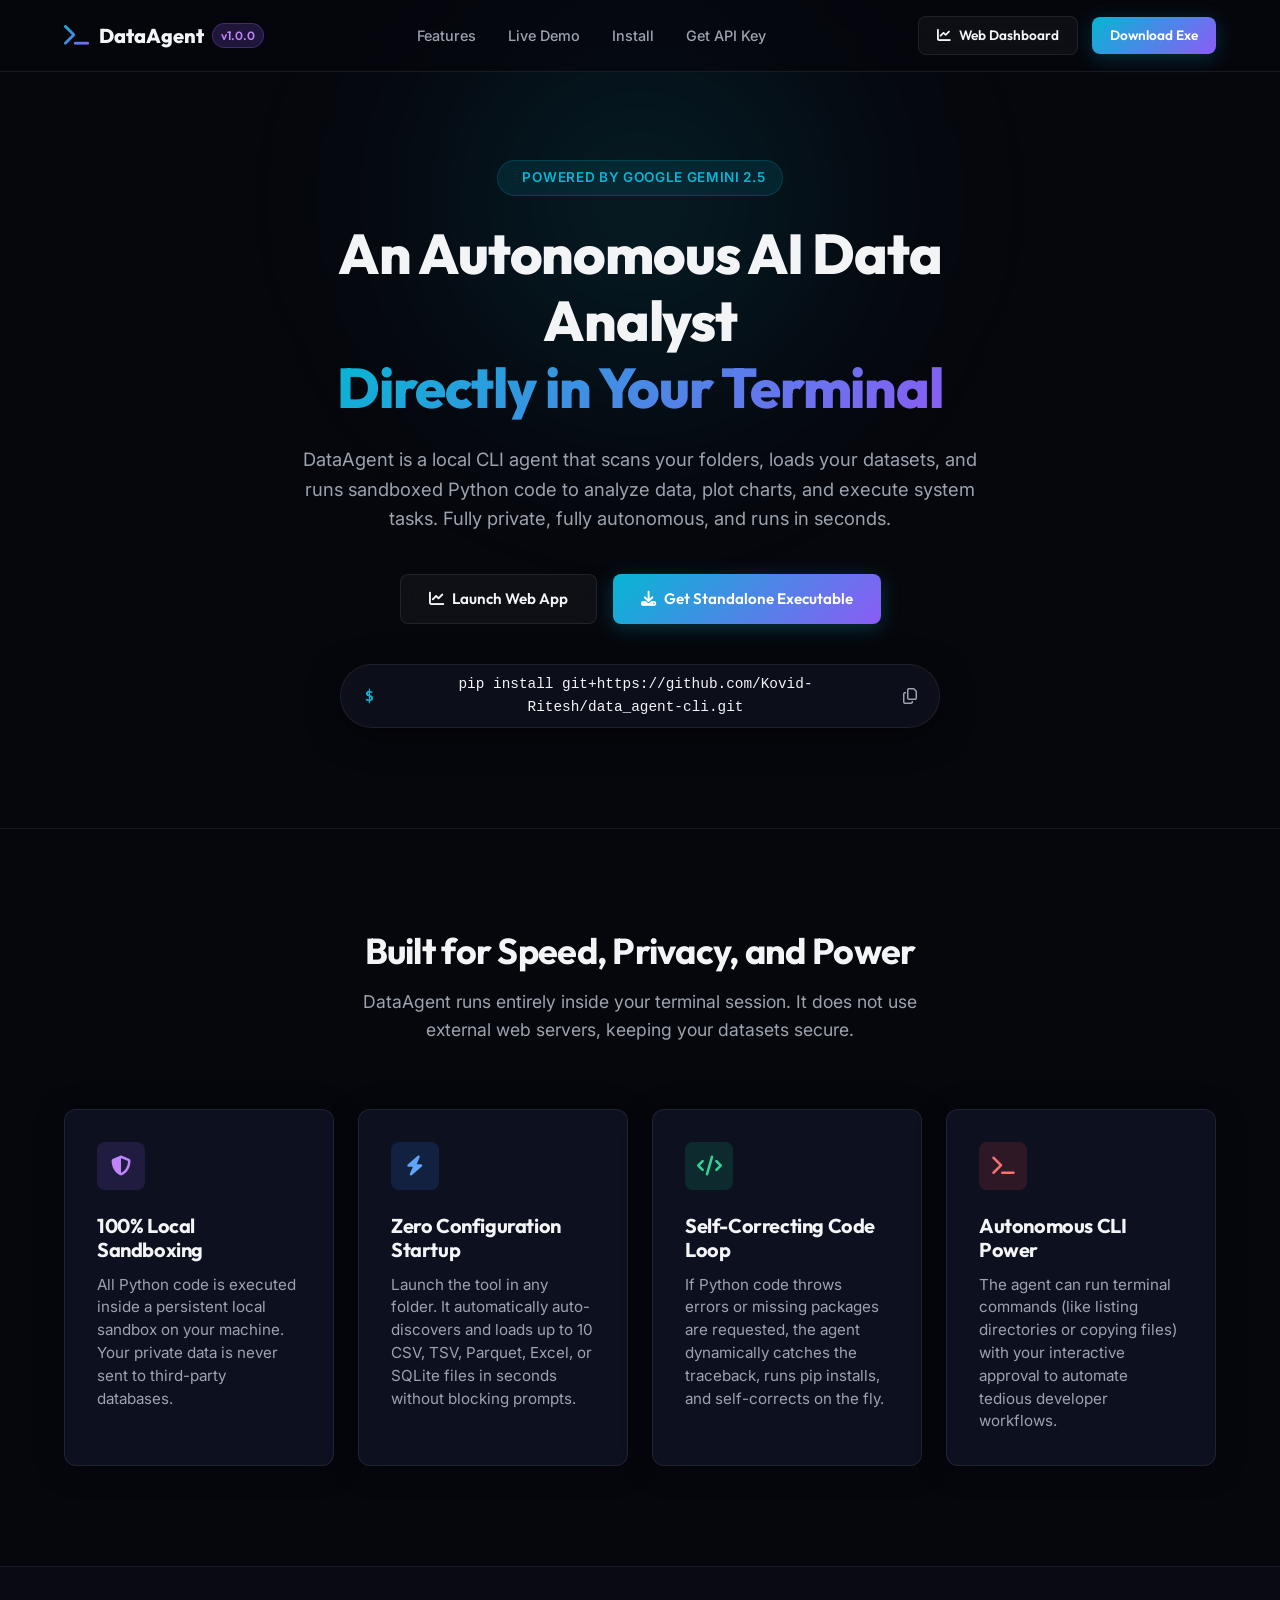
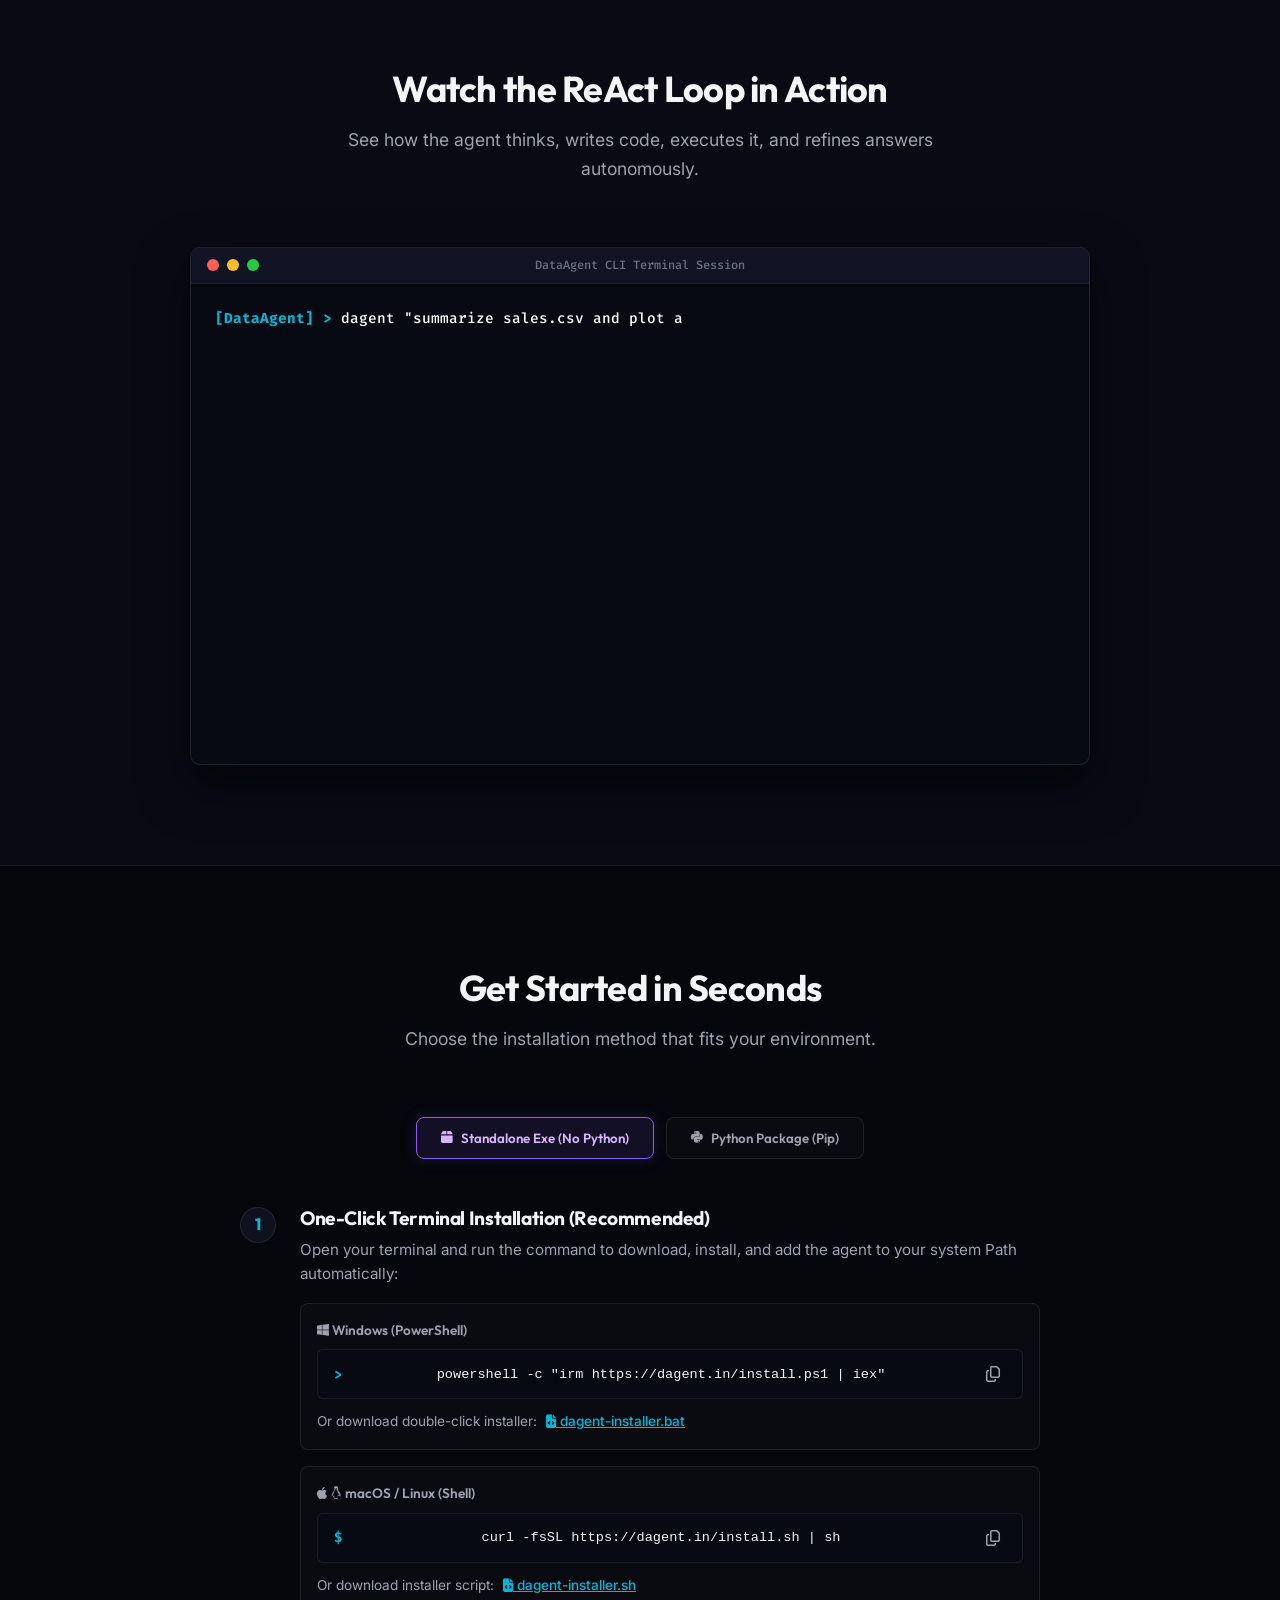
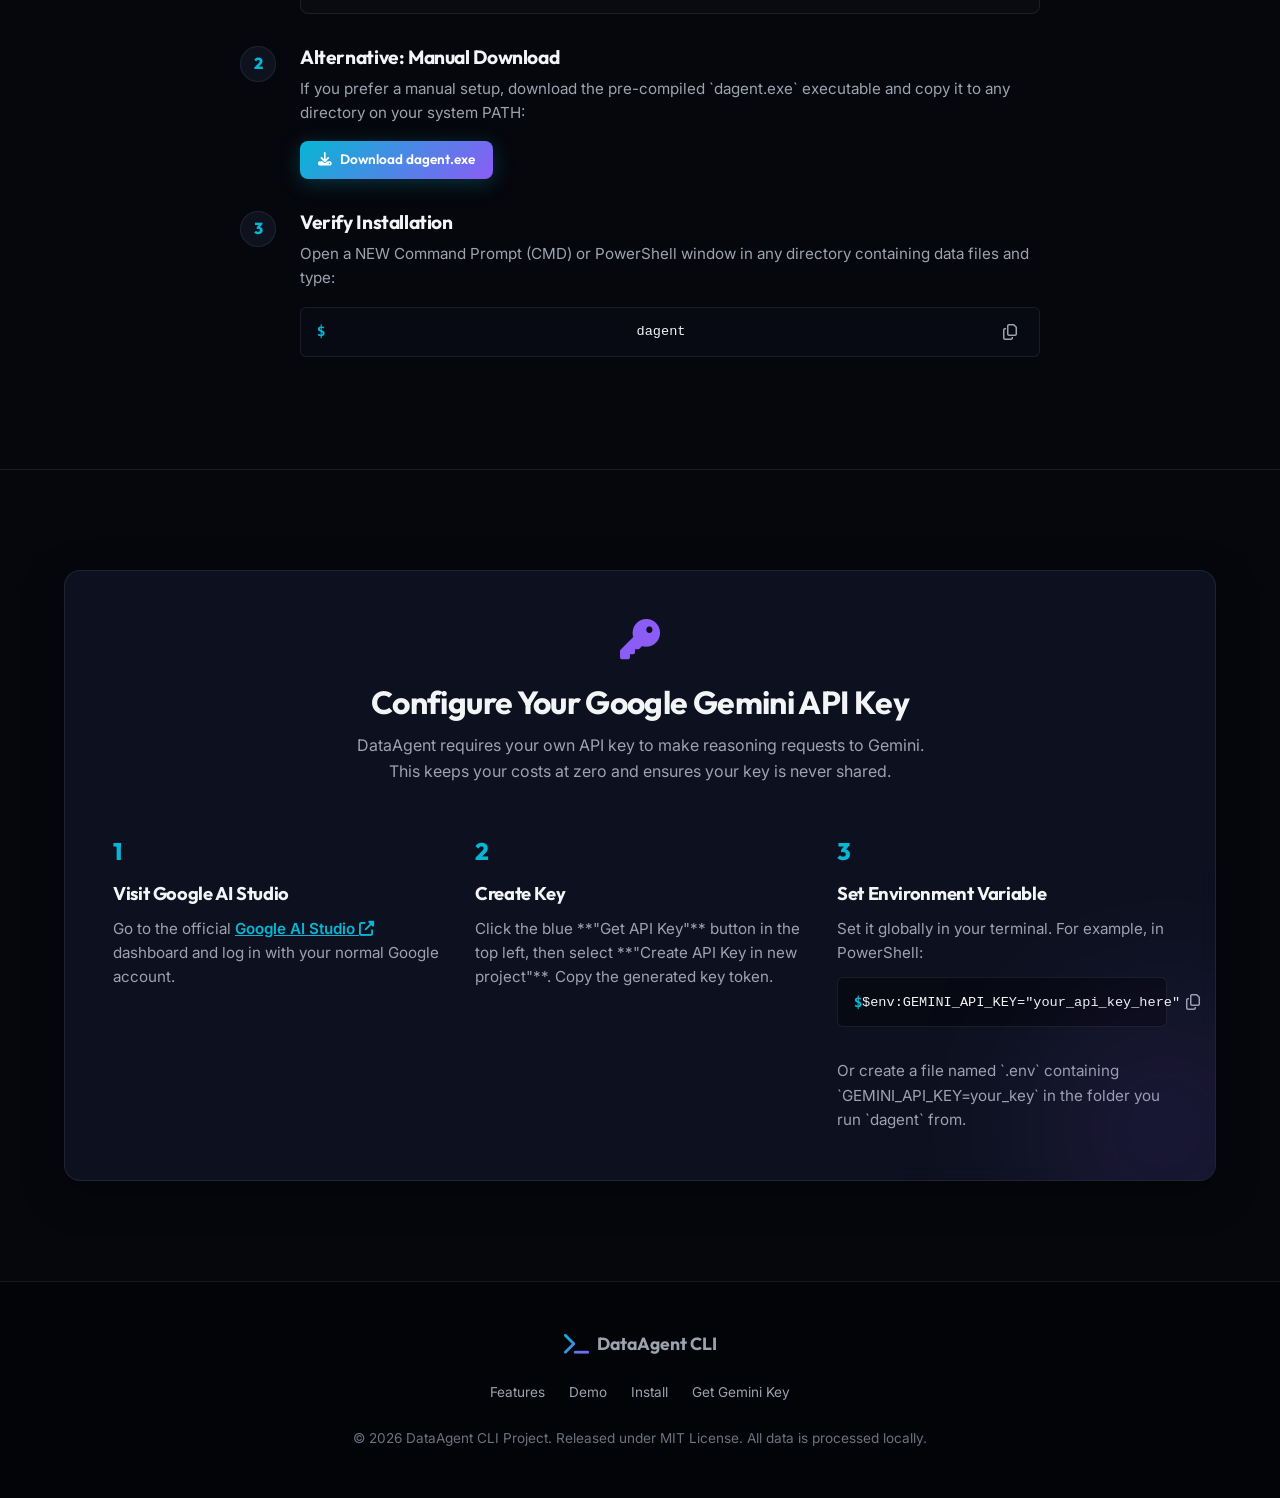
==== commit 8cf3e156: "feat: configure CNAME and update install URLs to custom domain dagent.in" ====
--- a/website/index.html
+++ b/website/index.html
@@ -165,7 +165,7 @@
                                     <span class="platform-label"><i class="fa-brands fa-windows"></i> Windows (PowerShell)</span>
                                     <div class="code-box">
                                         <span class="code-prefix">></span>
-                                        <code id="powershell-install-web">powershell -c "irm https://raw.githubusercontent.com/Kovid-Ritesh/data_agent-cli/main/website/install.ps1 | iex"</code>
+                                        <code id="powershell-install-web">powershell -c "irm https://dagent.in/install.ps1 | iex"</code>
                                         <button class="copy-btn" onclick="copyText('powershell-install-web', this)"><i class="fa-regular fa-copy"></i></button>
                                     </div>
                                     <div class="script-download-label" style="margin-top: 6px; font-size: 0.85rem;">
@@ -178,7 +178,7 @@
                                     <span class="platform-label"><i class="fa-brands fa-apple"></i> <i class="fa-brands fa-linux"></i> macOS / Linux (Shell)</span>
                                     <div class="code-box">
                                         <span class="code-prefix">$</span>
-                                        <code id="sh-install-web">curl -fsSL https://raw.githubusercontent.com/Kovid-Ritesh/data_agent-cli/main/website/install.sh | sh</code>
+                                        <code id="sh-install-web">curl -fsSL https://dagent.in/install.sh | sh</code>
                                         <button class="copy-btn" onclick="copyText('sh-install-web', this)"><i class="fa-regular fa-copy"></i></button>
                                     </div>
                                     <div class="script-download-label" style="margin-top: 6px; font-size: 0.85rem;">
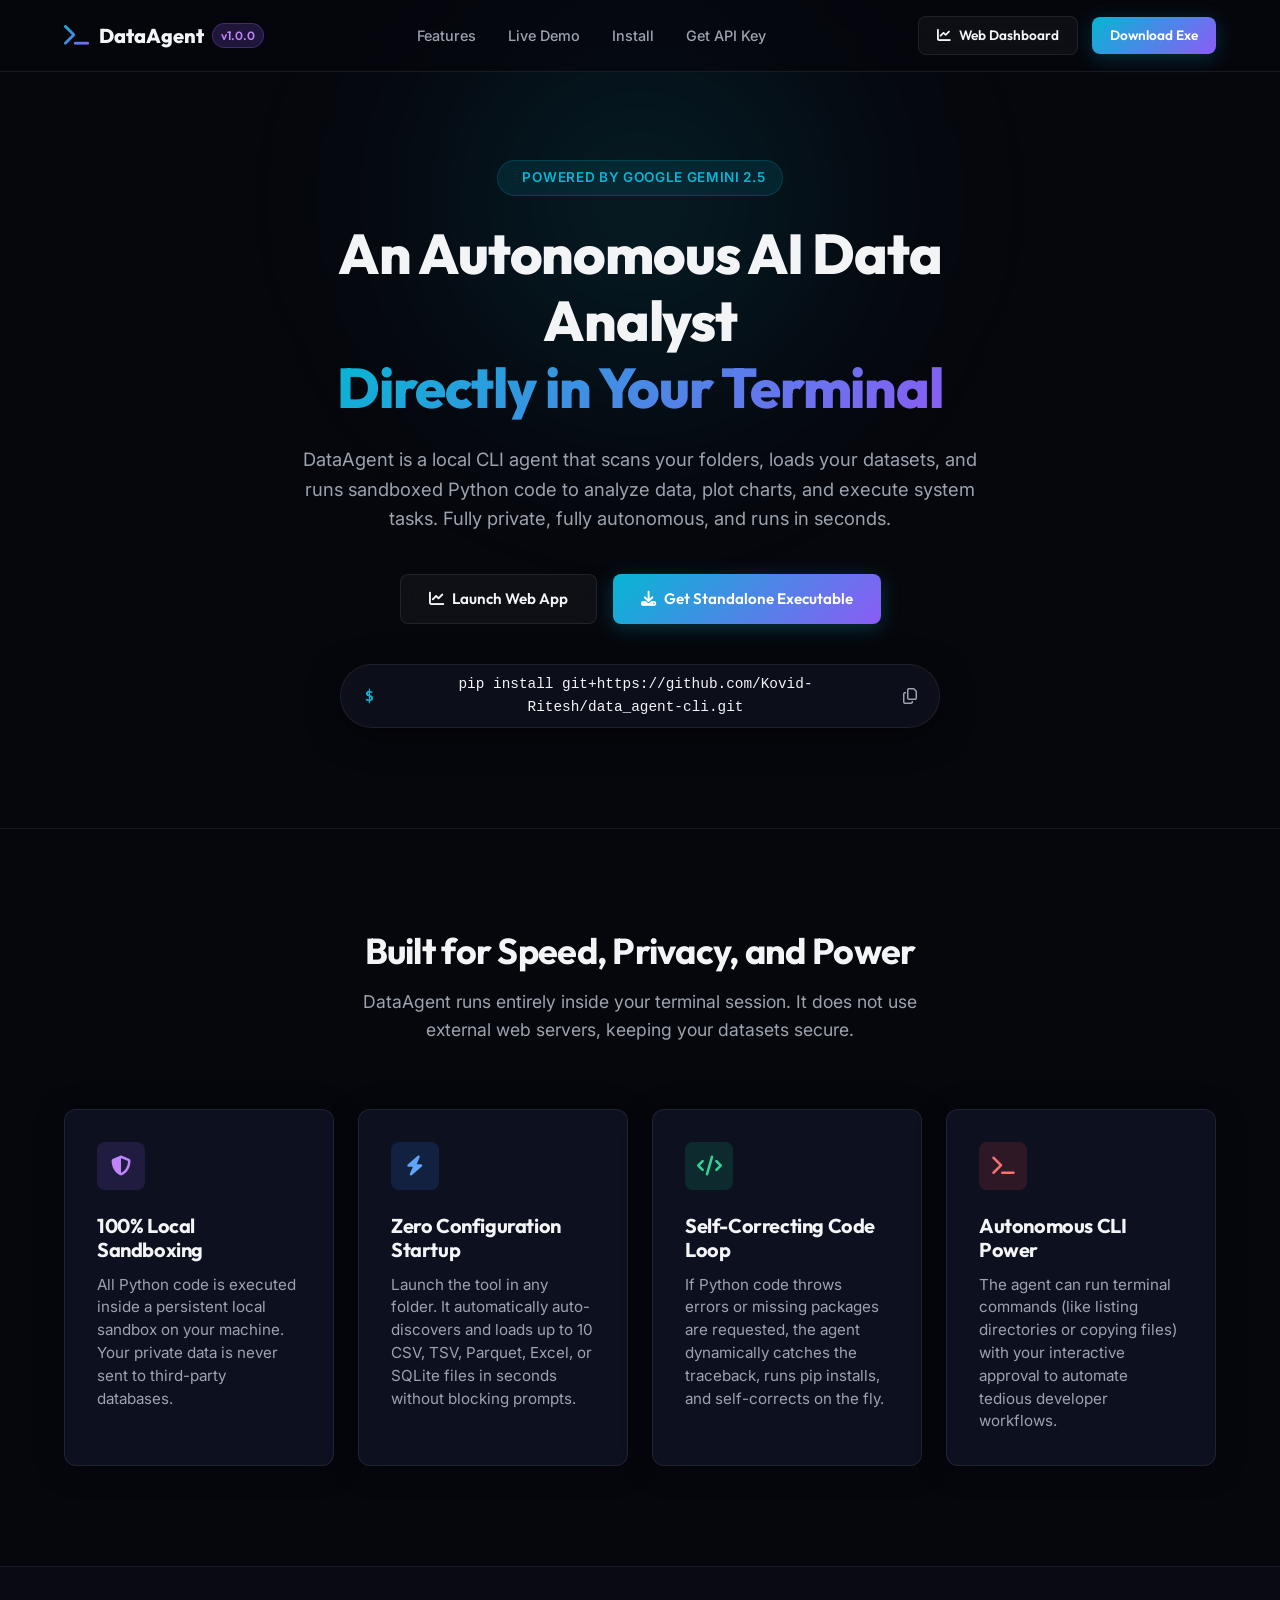
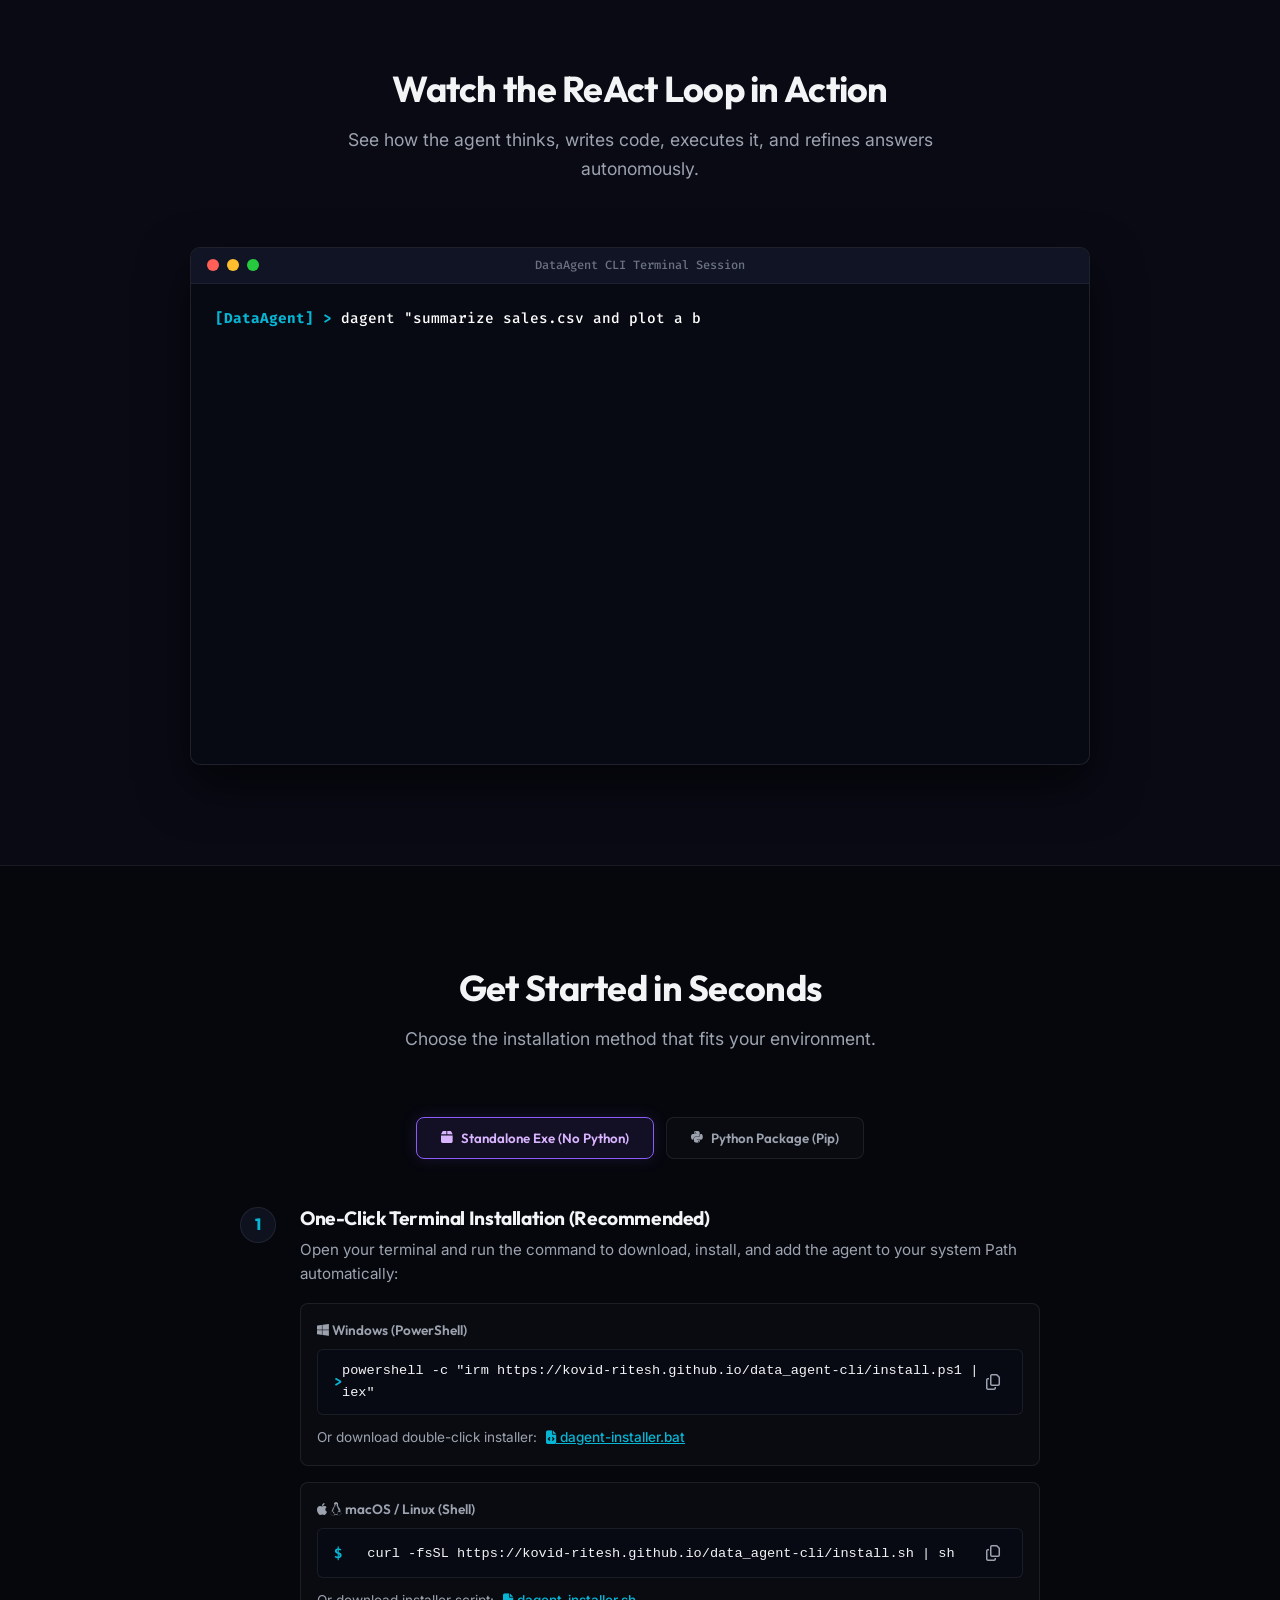
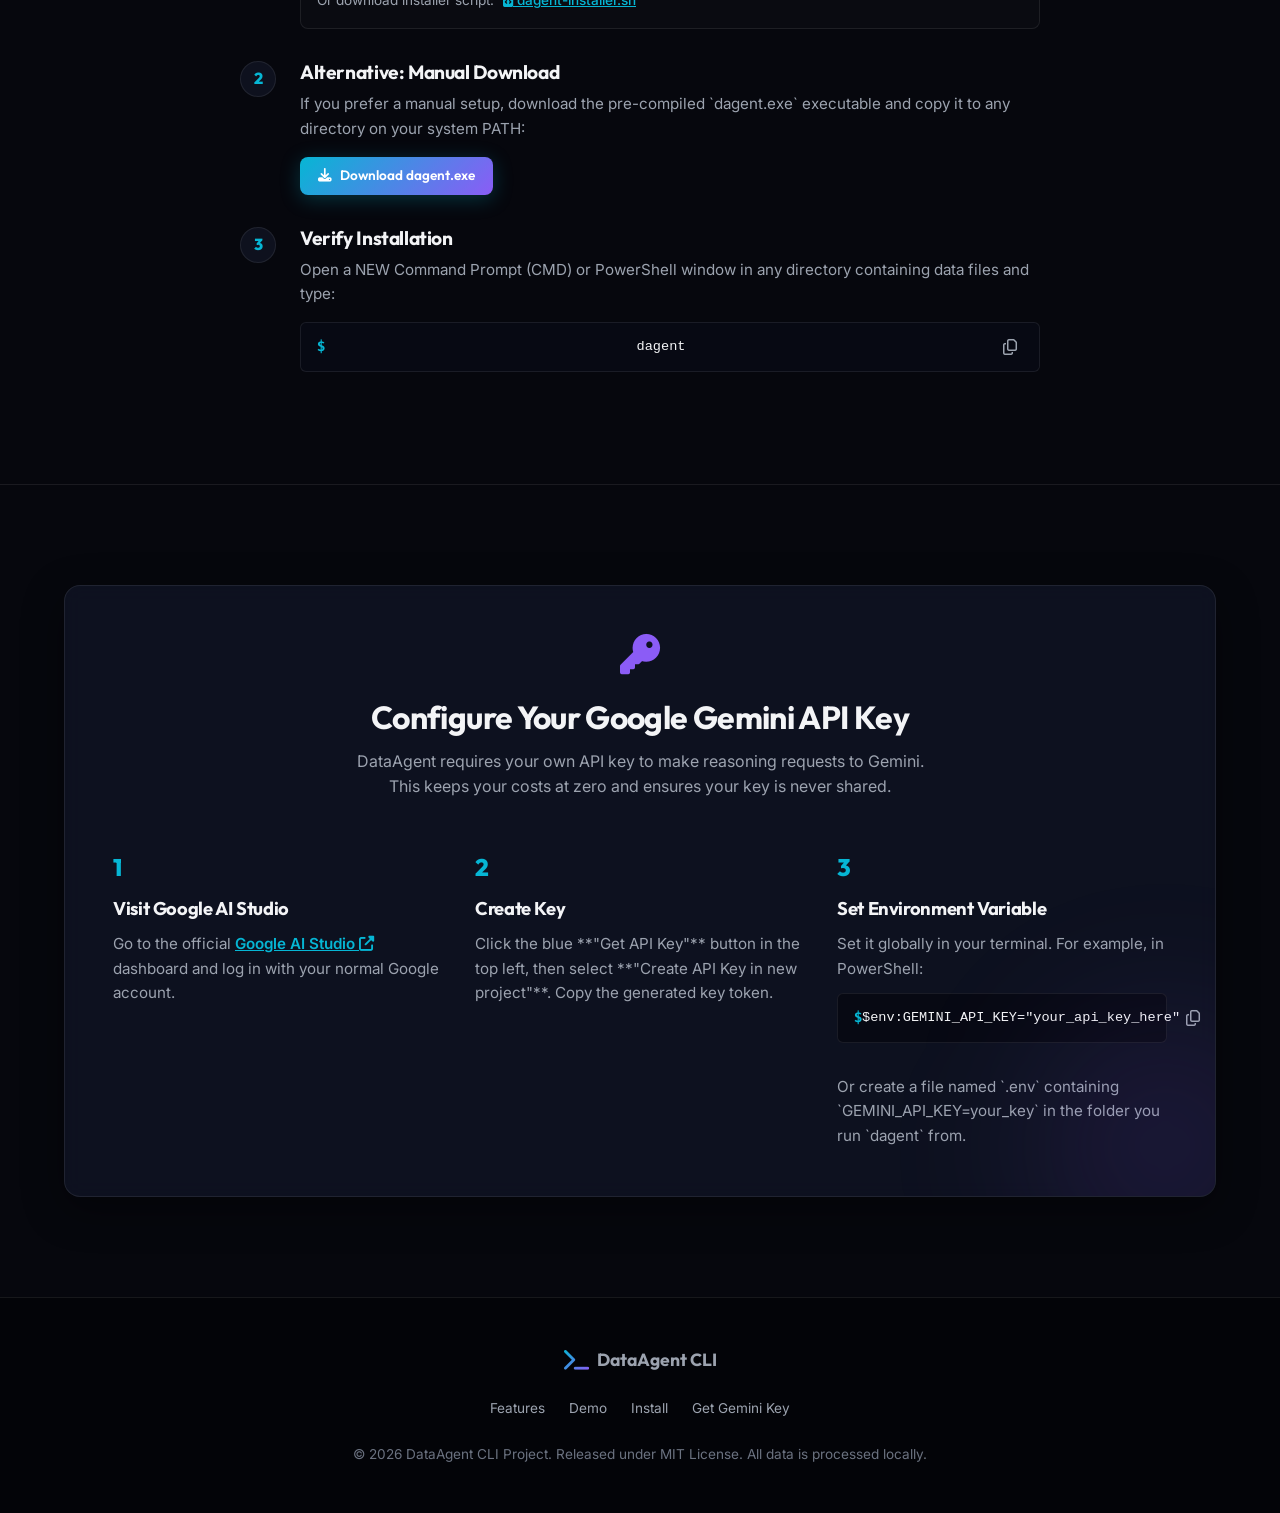
==== commit e6f4e222: "chore: use default github pages urls for scripts" ====
--- a/website/index.html
+++ b/website/index.html
@@ -165,7 +165,7 @@
                                     <span class="platform-label"><i class="fa-brands fa-windows"></i> Windows (PowerShell)</span>
                                     <div class="code-box">
                                         <span class="code-prefix">></span>
-                                        <code id="powershell-install-web">powershell -c "irm https://dagent.in/install.ps1 | iex"</code>
+                                        <code id="powershell-install-web">powershell -c "irm https://kovid-ritesh.github.io/data_agent-cli/install.ps1 | iex"</code>
                                         <button class="copy-btn" onclick="copyText('powershell-install-web', this)"><i class="fa-regular fa-copy"></i></button>
                                     </div>
                                     <div class="script-download-label" style="margin-top: 6px; font-size: 0.85rem;">
@@ -178,7 +178,7 @@
                                     <span class="platform-label"><i class="fa-brands fa-apple"></i> <i class="fa-brands fa-linux"></i> macOS / Linux (Shell)</span>
                                     <div class="code-box">
                                         <span class="code-prefix">$</span>
-                                        <code id="sh-install-web">curl -fsSL https://dagent.in/install.sh | sh</code>
+                                        <code id="sh-install-web">curl -fsSL https://kovid-ritesh.github.io/data_agent-cli/install.sh | sh</code>
                                         <button class="copy-btn" onclick="copyText('sh-install-web', this)"><i class="fa-regular fa-copy"></i></button>
                                     </div>
                                     <div class="script-download-label" style="margin-top: 6px; font-size: 0.85rem;">
